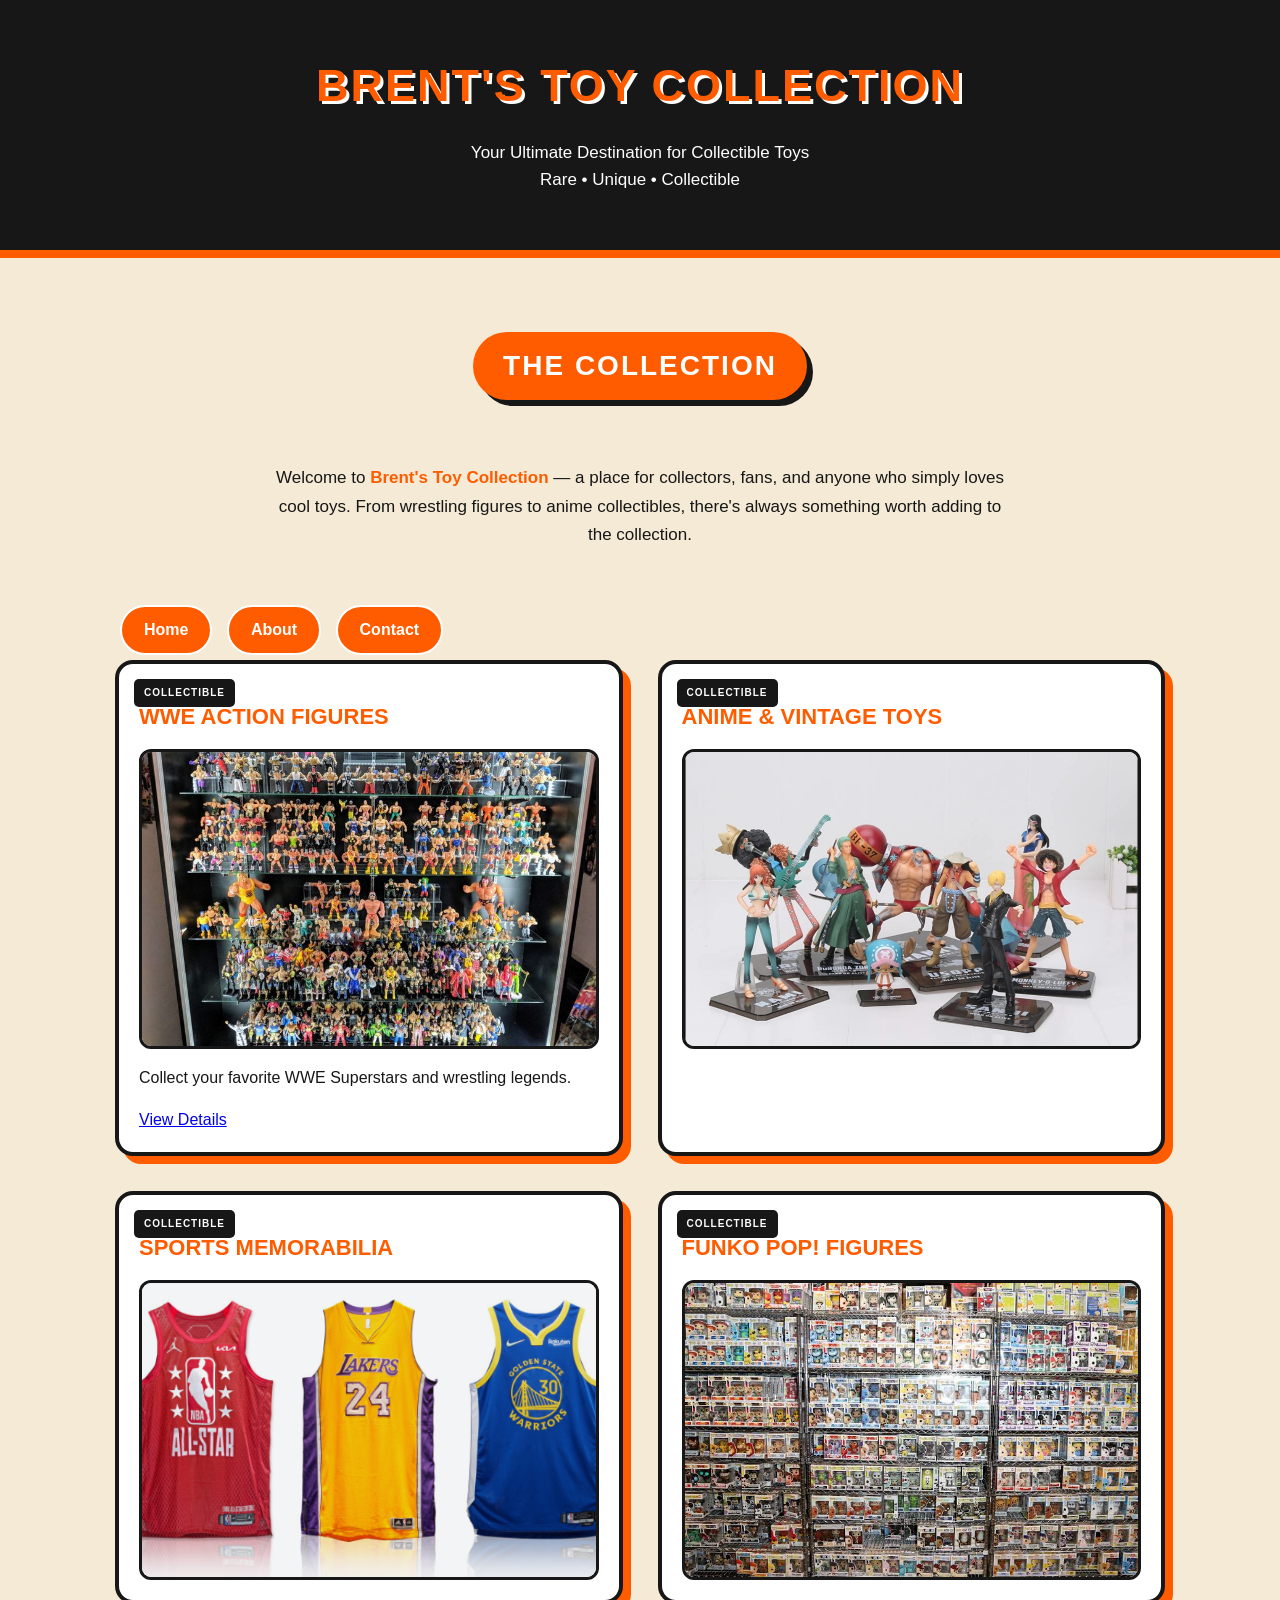
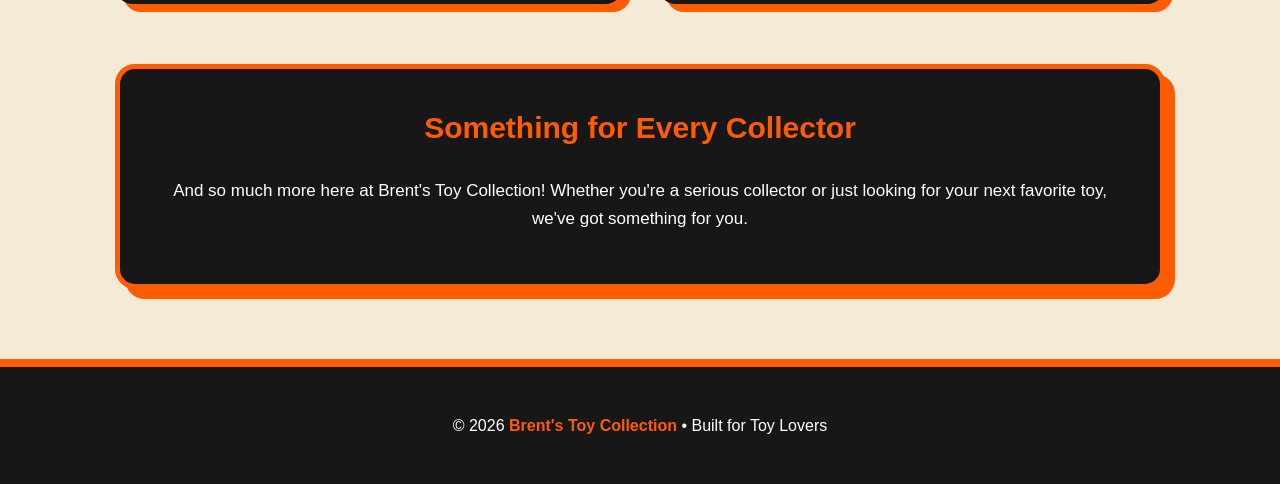
==== index.html @ 2e9368e5 "changed nav links" ====
<!DOCTYPE html>
<html lang="en">

<head>
    <meta charset="UTF-8">
    <meta name="viewport"
          content="width=device-width, initial-scale=1.0">

    <title>Brent's Toy Collection</title>

    <link rel="stylesheet" href="style.css">
</head>


<body>
    <!--HEADER-->
    <header>
        <h1>Brent's Toy Collection</h1>
        <p>
            Your Ultimate Destination for Collectible Toys
            <br>
            Rare • Unique • Collectible
        </p>
    </header>


    <!--MAIN-->
    <main>
        <div class="section-title">
            <h2> The Collection </h2>
        </div>

        <p class="intro">
            Welcome to <span class="highlight">Brent's Toy Collection</span> —
            a place for collectors, fans, and anyone who simply loves cool toys.
            From wrestling figures to anime collectibles, there's always
            something worth adding to the collection.
        </p>

        <!-- NAVIGATION LINKS-->
       <nav>
            <ul>
                <li>
                    <a href="index.html">Home</a>
                </li>
                <li>
                    <a href="about.html">About</a>
                </li>
                <li>
                    <a href="contact.html">Contact</a>
                </li>
            </ul>
        </nav>

        <!-- TOY GRID FOR COLLECTIBLES -->
        <section class="toy-grid">

            <!-- WWE -->
            <div class="toy-card">
                <h3>WWE Action Figures</h3>
                <img src="wweactionfigures.jpg"
                alt="WWE action figures">

                <p>
                Collect your favorite WWE Superstars
                and wrestling legends.
                </p>

                <a href="products/wwe-action-figures.html">
                    View Details
                </a>

            </div>

            <!-- ANIME -->
            <div class="toy-card">
                <h3>Anime & Vintage Toys</h3>
                <img src="animecartoontoys.jpg"
                     alt="Anime, cartoon and vintage toys">
            </div>

            <!-- SPORTS -->
            <div class="toy-card">
                <h3>Sports Memorabilia</h3>
                <img src="sportsmemorabilia.png"
                     alt="Sports memorabilia">
            </div>

            <!-- FUNKO POP FIGURES -->
            <div class="toy-card">
                <h3>Funko Pop! Figures</h3>
                <img src="funkopopfigures.jpg"
                     alt="Funko Pop figures">
            </div>

        </section>

        <!-- BOTTOM MESSAGE -->
        <div class="bottom-message">
            <h2> Something for Every Collector</h2>
            <p>
                And so much more here at Brent's Toy Collection!
                Whether you're a serious collector or just looking
                for your next favorite toy, we've got something for you.
            </p>

        </div>
    </main>

    <!--FOOTER-->
    <footer>
        <p>
            © 2026 <span>Brent's Toy Collection</span>
            • Built for Toy Lovers
        </p>
    </footer>
</body>
</html>
---- style.css ----
/* VARIABLES*/

:root {
    --brand: #ff5c00;
    --brand-orange: #ff5c00;

    --dark-ink: #171717;
    --muted-grey: #666666;
    --light-background: #f4ead5;

    --white: #ffffff;
    --light-cream: #fffaf2;
    --light-orange: #fff1e6;

    /* Used for transparent orange effects */
    --brand-orange-rgb: 255, 92, 0;
}

/* BASE STYLES */

* {
    box-sizing: border-box;
}
html {
    scroll-behavior: smooth;
}
body {
    font-family: Arial, Helvetica, sans-serif;
    margin: 0;
    padding: 0;
    background-color: var(--light-background);
    color: var(--dark-ink);
    line-height: 1.6;
}

/* HEADER */

header {
    background-color: var(--dark-ink);
    color: var(--white);
    text-align: center;
    padding: 40px 20px;
    border-bottom: 8px solid var(--brand-orange);
    position: relative;
    overflow: hidden;
}
header h1 {
    color: var(--brand-orange);
    font-size: 45px;
    margin: 10px 0;
    text-transform: uppercase;
    letter-spacing: 2px;
    text-shadow:
        3px 3px 0 var(--white),
        6px 6px 0 var(--dark-ink);

    transition: 0.3s;
    cursor: pointer;
}
header h1:hover {
    transform: scale(1.03);

    text-shadow:
        3px 3px 0 var(--white),
        6px 6px 0 var(--dark-ink),
        0 0 25px var(--brand-orange);
}
header p {
    font-size: 17px;
    color: var(--white);
}


/* NAVIGATION */

nav {
    margin-top: 25px;
}
nav ul {
    list-style: none;
    padding: 0;
    margin: 0;
}
nav li {
    display: inline-block;
}
nav a {
    display: inline-block;
    background-color: var(--brand-orange);
    color: var(--white);
    text-decoration: none;
    padding: 10px 22px;
    margin: 5px;
    border-radius: 25px;
    border: 2px solid var(--white);
    font-weight: bold;
    transition: 0.3s;
}
nav a:hover {
    background-color: var(--white);
    color: var(--brand-orange);
    border-color: var(--brand-orange);
    transform: translateY(-4px);
    box-shadow:
        0 0 10px var(--brand-orange),
        0 0 20px var(--brand-orange);
}


/* MAIN LAYOUT */

main {
    max-width: 1100px;
    margin: 50px auto;
    padding: 0 25px;
}


/* HOME PAGE / INDEX */

.intro {
    text-align: center;
    max-width: 750px;
    margin: 0 auto 50px;
    font-size: 17px;
    line-height: 1.7;
}
.highlight {
    color: var(--brand-orange);
    font-weight: bold;
}

/* SECTION TITLE */

.section-title {
    text-align: center;
    margin-bottom: 40px;
}
.section-title h2 {
    display: inline-block;

    background-color: var(--brand-orange);
    color: var(--white);
    padding: 12px 30px;
    border-radius: 50px;
    font-size: 28px;
    text-transform: uppercase;
    letter-spacing: 2px;
    box-shadow: 6px 6px 0 var(--dark-ink);
    transition: 0.3s;
}
.section-title h2:hover {
    transform: translateY(-5px);
    box-shadow:
        8px 10px 0 var(--dark-ink);
}

/* TOY / PRODUCT GRID */

.toy-grid,
.product-grid {
    display: grid;
    grid-template-columns: repeat(2, 1fr);
    gap: 35px;
}

/* TOY CARD */

.toy-card,
.product-card {
    background-color: var(--white);
    padding: 20px;
    border-radius: 18px;
    border: 4px solid var(--dark-ink);
    box-shadow: 8px 8px 0 var(--brand);
    transition: 0.35s;
    position: relative;
}
.toy-card:hover,
.product-card:hover {
    transform: translateY(-10px) rotate(-1deg);
    box-shadow:
        12px 15px 0 var(--brand),
        0 15px 30px rgba(0, 0, 0, 0.2);
}

/* COLLECTIBLE BADGE */

.toy-card::before,
.product-card::before {
    content: "COLLECTIBLE";
    position: absolute;
    top: 15px;
    left: 15px;
    background-color: var(--dark-ink);
    color: var(--white);
    padding: 6px 10px;
    font-size: 10px;
    font-weight: bold;
    border-radius: 5px;
    letter-spacing: 1px;
    z-index: 2;
}

/* CARD HOVER */

.toy-card:hover,
.product-card:hover {
    transform: translateY(-10px) rotate(-1deg);
    box-shadow:
        12px 15px 0 var(--brand-orange),
        0 15px 30px rgba(0, 0, 0, 0.2);
}

/* TOY / PRODUCT TITLES */

.toy-card h3,
.product-card h3 {
    color: var(--brand-orange);
    font-size: 22px;
    margin: 15px 0;
    text-transform: uppercase;
    transition: 0.3s;
}
.toy-card:hover h3,
.product-card:hover h3 {
    color: var(--dark-ink);
    text-shadow:
        0 0 5px var(--brand-orange),
        0 0 10px var(--brand-orange);
}

/* TOY / PRODUCT IMAGES */

.toy-card img,
.product-card img {
    width: 100%;
    height: 300px;
    object-fit: cover;
    border-radius: 12px;
    border: 3px solid var(--dark-ink);
    display: block;
    transition: 0.4s;
}
.toy-card:hover img,
.product-card:hover img {
    transform: scale(1.03);
    border-color: var(--brand-orange);
    box-shadow:
        0 0 10px var(--brand-orange),
        0 0 20px rgba(var(--brand-orange-rgb), 0.5);
}

/* BOTTOM MESSAGE */

.bottom-message {
    margin-top: 60px;
    background-color: var(--dark-ink);
    color: var(--white);
    padding: 35px;
    text-align: center;
    border-radius: 20px;
    border: 5px solid var(--brand-orange);
    box-shadow: 10px 10px 0 var(--brand-orange);
}
.bottom-message h2 {
    color: var(--brand-orange);
    font-size: 30px;
    margin-top: 0;
}
.bottom-message p {
    font-size: 17px;
}

/* ABOUT PAGE */

.about-card {
    display: flex;
    align-items: center;
    gap: 45px;
    background-color: var(--white);
    padding: 35px;
    border: 4px solid var(--dark-ink);
    border-radius: 20px;
    box-shadow: 10px 10px 0 var(--brand-orange);
    transition: 0.3s;
}
.about-card:hover {
    box-shadow:
        14px 16px 0 var(--brand-orange),
        0 15px 30px rgba(0, 0, 0, 0.2);
}

/* LEFT SIDE */
.profile {
    text-align: center;
    width: 350px;
    flex-shrink: 0;
}
.profile h2 {
    color: var(--brand-orange);
    font-size: 30px;
    margin-bottom: 20px;
    transition: 0.3s;
    cursor: pointer;
}
.profile h2:hover {
    color: var(--dark-ink);
    text-shadow:
        0 0 5px var(--brand-orange),
        0 0 15px var(--brand-orange);
    transform: scale(1.05);
}
.profile img {
    width: 300px;
    height: 300px;
    object-fit: cover;
    border: 5px solid var(--dark-ink);
    border-radius: 15px;
    transition: 0.4s;
}
.profile img:hover {
    transform: scale(1.05);
    border-color: var(--brand-orange);
    box-shadow:
        0 0 15px var(--brand-orange),
        0 0 30px rgba(var(--brand-orange-rgb), 0.5);
}

/* RIGHT SIDE */

.information {
    flex: 1;
    border-left: 5px solid var(--brand-orange);
    padding-left: 30px;
}
.information h2 {
    font-size: 30px;

    margin-top: 0;
}
.information p {
    line-height: 1.7;

    text-align: justify;
}
.details {
    background-color: var(--dark-ink);
    color: var(--white);
    padding: 18px;
    border-radius: 12px;
    margin-bottom: 20px;
}
.details strong {
    color: var(--brand-orange);
}

/* CONTACT PAGE */

.contact-card {
    background-color: var(--white);
    padding: 40px;
    border-radius: 20px;
    border: 4px solid var(--dark-ink);
    box-shadow: 10px 10px 0 var(--brand-orange);
    transition: 0.3s;
}
.contact-card:hover {
    box-shadow:
        14px 16px 0 var(--brand-orange),
        0 15px 30px rgba(0, 0, 0, 0.2);
}
.contact-card h2 {
    color: var(--brand-orange);
    text-align: center;
    font-size: 34px;
    text-transform: uppercase;
    margin-top: 0;
    transition: 0.3s;
}
.contact-card h2:hover {
    text-shadow:
        0 0 5px var(--brand-orange),
        0 0 15px var(--brand-orange),
        0 0 25px var(--brand-orange);
}
.contact-intro {
    text-align: center;
    margin-bottom: 30px;
}

/* CONTACT FIELDSET */

fieldset {
    border: 2px solid var(--dark-ink);
    border-radius: 14px;
    padding: 25px;
    margin-bottom: 25px;
    background-color: var(--white);
}
legend {
    color: var(--brand);
    font-size: 22px;
    font-weight: bold;
    padding: 0 10px;
}

/* CONTACT FORM */

label {
    display: block;
    margin-top: 18px;
    margin-bottom: 6px;
    font-weight: bold;
    color: var(--dark-ink);
}

input,
select,
textarea {
    width: 100%;
    padding: 12px 14px;
    margin-top: 6px;
    margin-bottom: 15px;
    border: 2px solid var(--muted-grey);
    border-radius: 8px;
    font-family: inherit;
    font-size: 16px;
    color: var(--dark-ink);
    background-color: var(--white);
}

input:focus,
select:focus,
textarea:focus {
    outline: 3px solid var(--brand);
    outline-offset: 2px;
}

textarea {
    min-height: 160px;
    resize: vertical;
}

/* CONTACT INFORMATION */

.contact-info {
    margin-top: 45px;
}
.contact-info h3 {
    color: var(--brand-orange);
    text-align: center;
    font-size: 25px;
    text-transform: uppercase;
    margin-bottom: 20px;
}


/* THREE BOXES */

.contact-grid {
    display: grid;
    grid-template-columns: repeat(3, 1fr);
    gap: 15px;
}


/* INDIVIDUAL BOX */

.contact-box {
    background-color: var(--dark-ink);
    color: var(--white);
    padding: 18px 10px;
    text-align: center;
    border: 3px solid var(--brand-orange);
    border-radius: 12px;
    box-shadow: 4px 4px 0 var(--brand-orange);
    transition: 0.3s;
}
.contact-box:hover {
    transform: translateY(-6px);
    box-shadow:
        0 0 10px var(--brand-orange),
        0 0 20px var(--brand-orange),
        6px 6px 0 var(--brand-orange);
}
.contact-box h4 {
    color: var(--brand-orange);
    margin: 5px 0 8px;
    font-size: 16px;
    transition: 0.3s;
}
.contact-box:hover h4 {
    text-shadow:
        0 0 5px var(--brand-orange),
        0 0 10px var(--brand-orange);
}
.contact-box p {
    font-size: 12px;
    margin: 5px 0;
    line-height: 1.4;
}

/* SEND MESSAGE BUTTON */

.button-container {
    text-align: center;
    margin-top: 30px;
}
button,
input[type="submit"] {
    background-color: var(--brand);
    color: var(--white);
    padding: 12px 24px;
    border: none;
    border-radius: 8px;
    font-size: 16px;
    font-weight: bold;
    cursor: pointer;
    transition: transform 0.2s ease, box-shadow 0.2s ease;
}

button:hover,
input[type="submit"]:hover {
    transform: translateY(-2px);
    box-shadow: 4px 4px 0 var(--dark-ink);
}

/* WWE ACTION FIGURES PRODUCT PAGE */

.product-page {
    background-color: var(--white);
    padding: 40px;
    border-radius: 20px;
    border: 4px solid var(--dark-ink);
    box-shadow: 10px 10px 0 var(--brand-orange);
    transition: 0.3s;
}
.product-page:hover {
    box-shadow:
        14px 16px 0 var(--brand-orange),
        0 15px 30px rgba(0, 0, 0, 0.2);
}


/* PRODUCT TITLE */

.product-page h2 {
    color: var(--brand-orange);
    text-align: center;
    font-size: 38px;
    text-transform: uppercase;
    margin-top: 0;
    transition: 0.3s;
    cursor: pointer;
}
.product-page h2:hover {
    transform: scale(1.03);
    text-shadow:
        0 0 5px var(--brand-orange),
        0 0 15px var(--brand-orange),
        0 0 25px var(--brand-orange);
}


/* PRODUCT IMAGE */

.product-image {
    text-align: center;
    margin: 30px 0;
}
.product-image img {
    width: 700px;
    max-width: 100%;
    height: 450px;
    object-fit: cover;
    border: 5px solid var(--dark-ink);
    border-radius: 15px;
    transition: 0.4s;
}
.product-image img:hover {
    transform: scale(1.03);
    border-color: var(--brand-orange);
    box-shadow:
        0 0 15px var(--brand-orange),
        0 0 30px rgba(var(--brand-orange-rgb), 0.5);
}

/* DESCRIPTION */

.description {
    line-height: 1.8;
    text-align: justify;
    font-size: 17px;
}
.description h3 {
    color: var(--brand-orange);
    font-size: 28px;
}

/* SPECIFICATIONS */

.specifications {
    margin-top: 30px;
    max-width: 500px;
    margin-left: auto;
    margin-right: auto;
}
.specifications h3 {
    color: var(--brand-orange);
    font-size: 22px;
    margin-bottom: 15px;
}
.specifications table {
    width: 100%;
    border-collapse: collapse;
    font-size: 12px;
}
.specifications th,
.specifications td {
    border: 1px solid var(--dark-ink);
    padding: 8px;
    text-align: left;
}
.specifications th {
    background-color: var(--dark-ink);
    color: var(--brand-orange);
    width: 30%;
}
.specifications tr:hover td {
    background-color: var(--light-orange);
}


/* FEATURED WWE FIGURES */

.featured {
    margin-top: 50px;
}
.featured h3 {
    color: var(--brand-orange);
    font-size: 28px;
    text-align: center;
    text-transform: uppercase;
    margin-bottom: 30px;
    text-shadow:
        1px 1px 0 var(--dark-ink);
}

/* FIGURE GRID */

.figure-grid {
    display: grid;
    grid-template-columns: repeat(3, 1fr);
    gap: 25px;
    margin-top: 20px;
}


/* FIGURE CARDS */

.figure-card {
    background-color: var(--dark-ink);
    border: 3px solid var(--brand-orange);
    border-radius: 15px;
    padding: 15px;
    text-align: center;
    transition: 0.4s;
    box-shadow: 5px 5px 0 var(--brand-orange);
}

.figure-card:hover {
    transform: translateY(-8px) scale(1.03);
    box-shadow:
        0 0 10px var(--brand-orange),
        0 0 20px var(--brand-orange),
        8px 8px 0 var(--brand-orange);
}


/* FIGURE IMAGE */

.figure-card img {
    width: 100%;
    height: 220px;
    object-fit: contain;
    background-color: var(--white);
    border: 3px solid var(--white);
    border-radius: 10px;
    transition: 0.4s;
}
.figure-card:hover img {
    border-color: var(--brand-orange);
    box-shadow:
        0 0 10px var(--brand-orange);
}


/* FIGURE NAME */

.figure-card h4 {
    color: var(--brand-orange);
    font-size: 16px;
    margin: 15px 0 5px;
    transition: 0.3s;
}
.figure-card:hover h4 {
    text-shadow:
        0 0 5px var(--brand-orange),
        0 0 10px var(--brand-orange),
        0 0 15px var(--brand-orange);
}


/* FIGURE DESCRIPTION */

.figure-card p {
    color: var(--white);
    font-size: 12px;
    margin: 5px 0;
}

/* BACK BUTTON */

.back-button {
    text-align: center;
    margin-top: 40px;
}
.back-button a {
    display: inline-block;
    background-color: var(--brand-orange);
    color: var(--white);
    text-decoration: none;
    padding: 12px 25px;
    border-radius: 25px;
    border: 2px solid var(--dark-ink);
    font-weight: bold;
    transition: 0.3s;
}
.back-button a:hover {
    background-color: var(--dark-ink);
    color: var(--brand-orange);
    border-color: var(--brand-orange);
    transform: translateY(-4px);
    box-shadow:
        0 0 10px var(--brand-orange),
        0 0 20px var(--brand-orange);
}

/* ORDER ENQUIRY FORM */

.order-section {
    margin-top: 50px;
    padding-top: 35px;
    border-top: 4px solid var(--brand-orange);
}
.order-section h2 {
    color: var(--brand-orange);
    font-size: 30px;
    text-transform: uppercase;
    margin-bottom: 10px;
    transition: 0.3s;
}
.order-section h2:hover {
    text-shadow:
        0 0 5px var(--brand-orange),
        0 0 15px var(--brand-orange),
        0 0 25px var(--brand-orange);
}
.order-section > p {
    margin-bottom: 25px;
}

/* ORDER FORM */

.order-form {
    text-align: left;
    max-width: 700px;
    margin: auto;
}


/* FIELDSET */

.order-form fieldset {
    border: 3px solid var(--dark-ink);
    border-radius: 15px;
    padding: 25px;
    margin-bottom: 25px;
    background-color: var(--light-cream);
}

.order-form legend {
    background-color: var(--dark-ink);
    color: var(--brand-orange);
    padding: 7px 18px;
    border-radius: 20px;
    font-weight: bold;
    text-transform: uppercase;
}

/* LABELS */

.order-form label {
    display: block;
    margin-top: 15px;
    margin-bottom: 6px;
    font-weight: bold;
}

/* NUMBER AND EMAIL */

.order-form input[type="number"],
.order-form input[type="email"] {
    width: 100%;
    padding: 12px;
    border: 2px solid var(--dark-ink);
    border-radius: 8px;
    font-size: 15px;
    transition: 0.3s;
}
.order-form input[type="number"]:focus,
.order-form input[type="email"]:focus {
    outline: 3px solid var(--brand);
    outline-offset: 2px;
    border-color: var(--brand);
    box-shadow:
        0 0 5px var(--brand),
        0 0 12px rgba(var(--brand-orange-rgb), 0.4);
}

/* RADIO BUTTONS */

.delivery-option {
    display: flex;
    align-items: center;
    gap: 8px;
    margin: 12px 0;
}

.delivery-option input[type="radio"] {
    width: auto;
    padding: 0;
    margin: 0;
    flex-shrink: 0;
    accent-color: var(--brand-orange);
}

.delivery-option label {
    display: inline;
    margin: 0;
    padding: 0;
    font-weight: bold;
    color: var(--dark-ink);
}


/* CHECKBOXES */

.extra-option {
    display: flex;
    align-items: center;
    gap: 8px;
    margin: 12px 0;
}

.extra-option input[type="checkbox"] {
    width: auto;
    padding: 0;
    margin: 0;
    flex-shrink: 0;
    accent-color: var(--brand-orange);
}

.extra-option label {
    display: inline;
    margin: 0;
    padding: 0;
    font-weight: bold;
    color: var(--dark-ink);
}

/* ORDER BUTTON */

.order-button {
    text-align: center;
    margin-top: 25px;
}
.order-button button {
    background-color: var(--brand-orange);
    color: var(--white);
    border: 3px solid var(--dark-ink);
    padding: 12px 30px;
    border-radius: 25px;
    font-size: 16px;
    font-weight: bold;
    cursor: pointer;
    transition: 0.3s;
}
.order-button button:hover {
    background-color: var(--dark-ink);
    color: var(--brand-orange);
    border-color: var(--brand-orange);
    transform: translateY(-4px);
    box-shadow:
        0 0 10px var(--brand-orange),
        0 0 20px var(--brand-orange);
}
.order-button button:focus {
    outline: 3px solid var(--brand);
    outline-offset: 4px;
}


/* FOOTER */

footer {
    margin-top: 70px;
    background-color: var(--dark-ink);
    color: var(--white);
    text-align: center;
    padding: 30px;
    border-top: 8px solid var(--brand-orange);
}
footer span {
    color: var(--brand-orange);
    font-weight: bold;
}
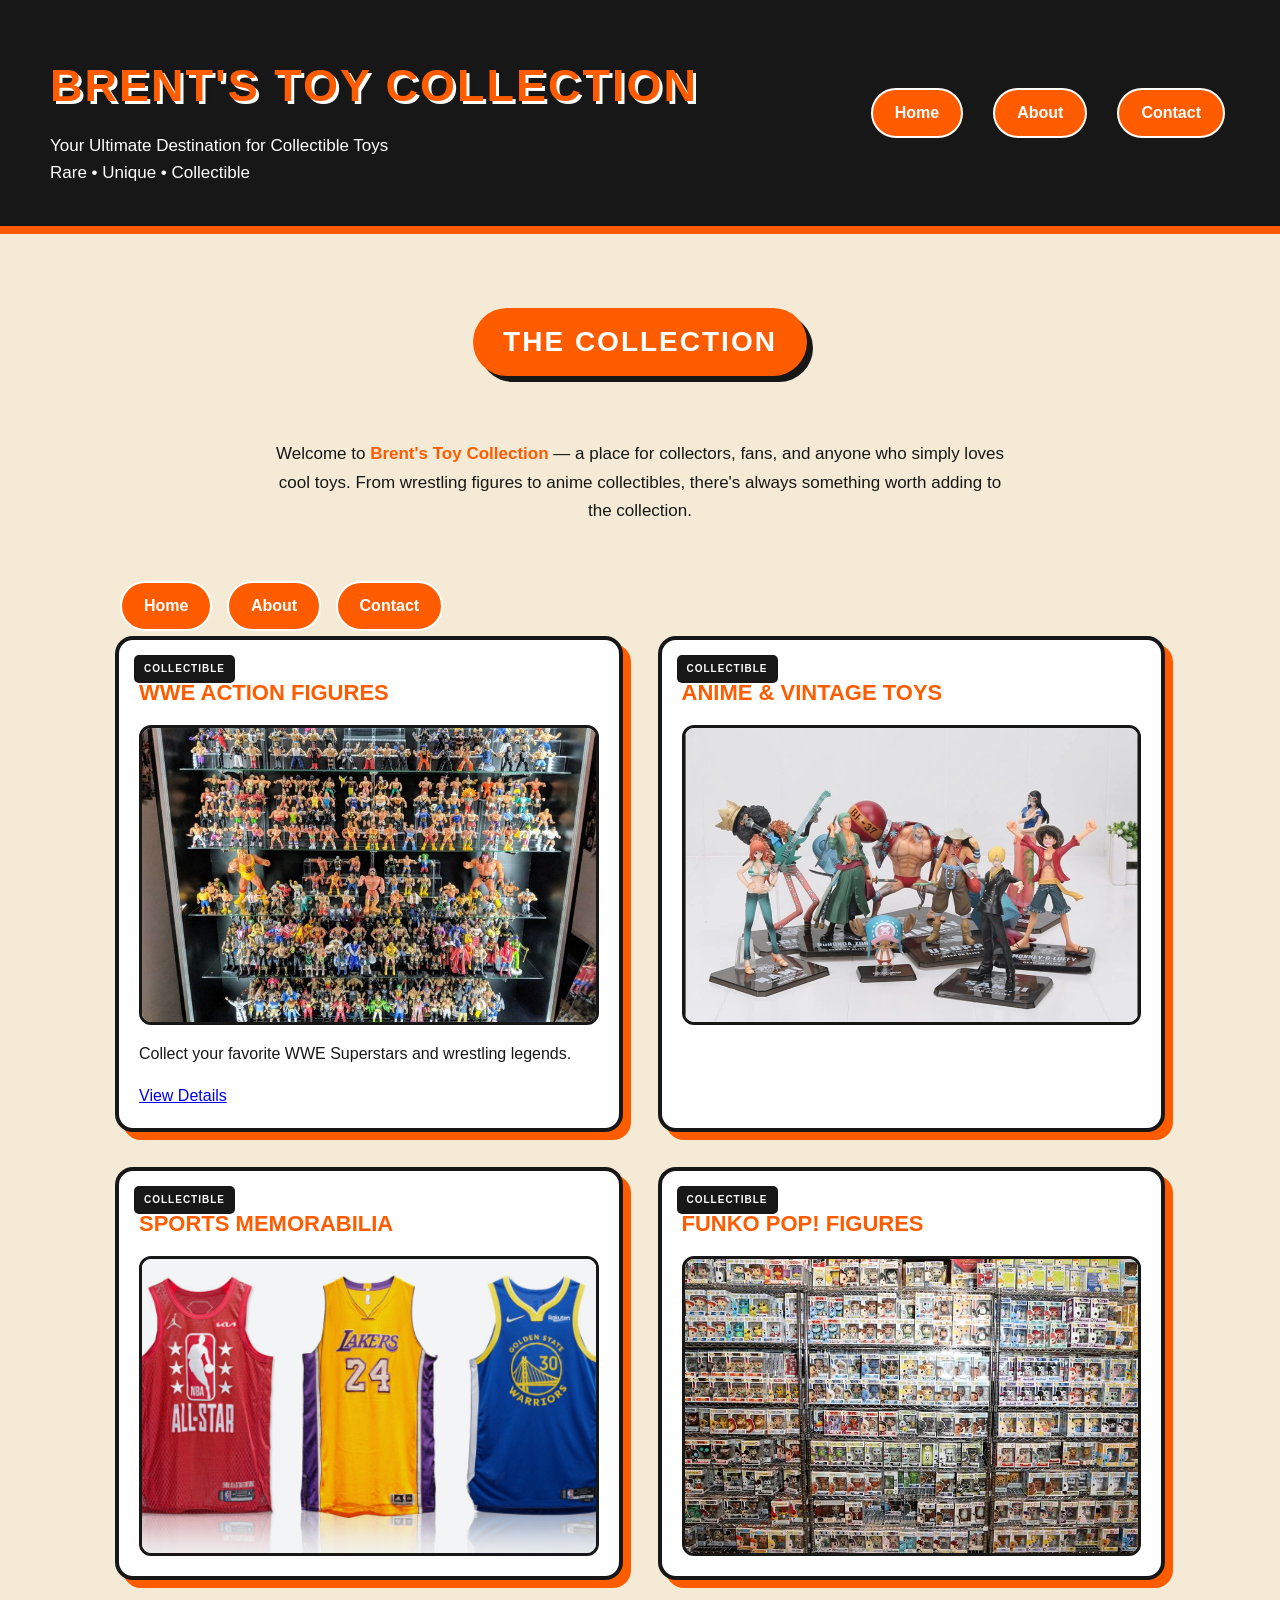
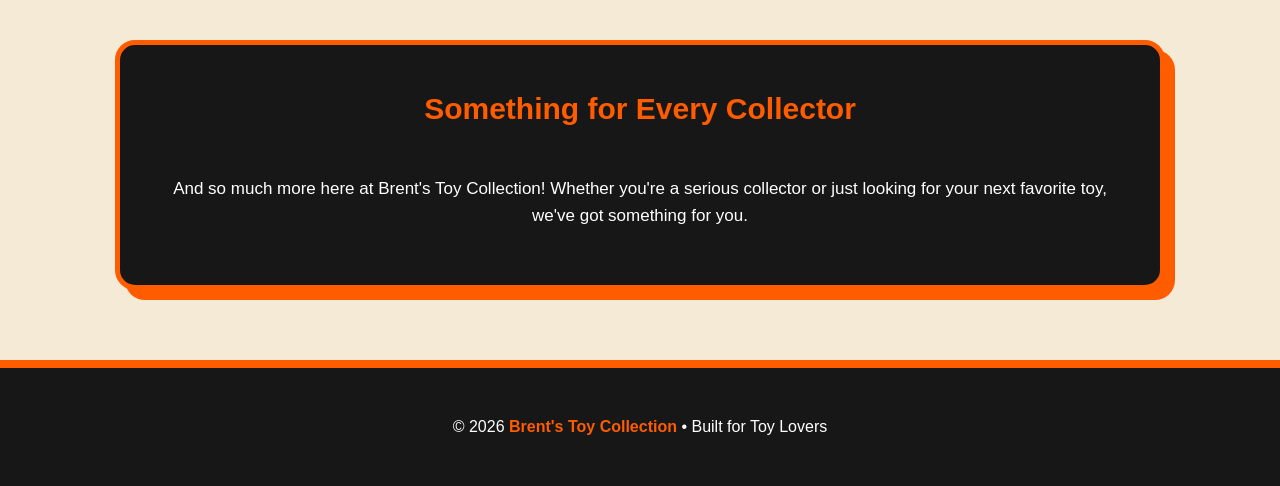
==== commit eeb12c77: "changed the header" ====
--- a/index.html
+++ b/index.html
@@ -14,13 +14,29 @@
 
 <body>
     <!--HEADER-->
-    <header>
-        <h1>Brent's Toy Collection</h1>
-        <p>
-            Your Ultimate Destination for Collectible Toys
+    <header class="site-header">
+        <div class="header-brand">
+            <h1>Brent's Toy Collection</h1>
+            <p>
+                 Your Ultimate Destination for Collectible Toys
             <br>
-            Rare • Unique • Collectible
-        </p>
+                    Rare • Unique • Collectible
+            </p>
+        </div>
+
+        <nav>
+            <ul>
+                <li>
+                    <a href="index.html">Home</a>
+                </li>
+                <li>
+                    <a href="about.html">About</a>
+                </li>
+                <li>
+                    <a href="contact.html">Contact</a>
+                </li>
+            </ul>
+        </nav>
     </header>
 
 
--- a/style.css
+++ b/style.css
@@ -35,17 +35,25 @@
 
 /* HEADER */
 
-header {
-    background-color: var(--dark-ink);
-    color: var(--white);
-    text-align: center;
-    padding: 40px 20px;
-    border-bottom: 8px solid var(--brand-orange);
+.site-header {
+    display: flex;
+    justify-content: space-between;
+    align-items: center;
+    background-color: var(--dark-ink);
+    color: var(--white);
+    padding: 40px 50px;
+    border-bottom: 8px solid var(--brand);
     position: relative;
     overflow: hidden;
 }
-header h1 {
-    color: var(--brand-orange);
+
+/* SHOP NAME */
+
+.header-brand {
+    text-align: left;
+}
+.site-header h1 {
+    color: var(--brand);
     font-size: 45px;
     margin: 10px 0;
     text-transform: uppercase;
@@ -53,23 +61,58 @@
     text-shadow:
         3px 3px 0 var(--white),
         6px 6px 0 var(--dark-ink);
-
     transition: 0.3s;
     cursor: pointer;
 }
-header h1:hover {
+.site-header h1:hover {
     transform: scale(1.03);
-
     text-shadow:
         3px 3px 0 var(--white),
         6px 6px 0 var(--dark-ink),
-        0 0 25px var(--brand-orange);
-}
-header p {
+        0 0 25px var(--brand);
+}
+.site-header p {
     font-size: 17px;
     color: var(--white);
-}
-
+    margin: 0;
+}
+
+
+/* NAVIGATION */
+
+.site-header nav {
+    margin-top: 0;
+}
+.site-header nav ul {
+    display: flex;
+    gap: 20px;
+    list-style: none;
+    padding: 0;
+    margin: 0;
+}
+.site-header nav li {
+    /* Flexbox controls the layout */
+}
+.site-header nav a {
+    display: block;
+    background-color: var(--brand);
+    color: var(--white);
+    text-decoration: none;
+    padding: 10px 22px;
+    border-radius: 25px;
+    border: 2px solid var(--white);
+    font-weight: bold;
+    transition: 0.3s;
+}
+.site-header nav a:hover {
+    background-color: var(--white);
+    color: var(--brand);
+    border-color: var(--brand);
+    transform: translateY(-4px);
+    box-shadow:
+        0 0 10px var(--brand),
+        0 0 20px var(--brand);
+}
 
 /* NAVIGATION */
 
@@ -254,6 +297,12 @@
 /* BOTTOM MESSAGE */
 
 .bottom-message {
+    min-height: 250px;
+    display: flex;
+    flex-direction: column;
+    justify-content: center;
+    align-items: center;
+
     margin-top: 60px;
     background-color: var(--dark-ink);
     color: var(--white);
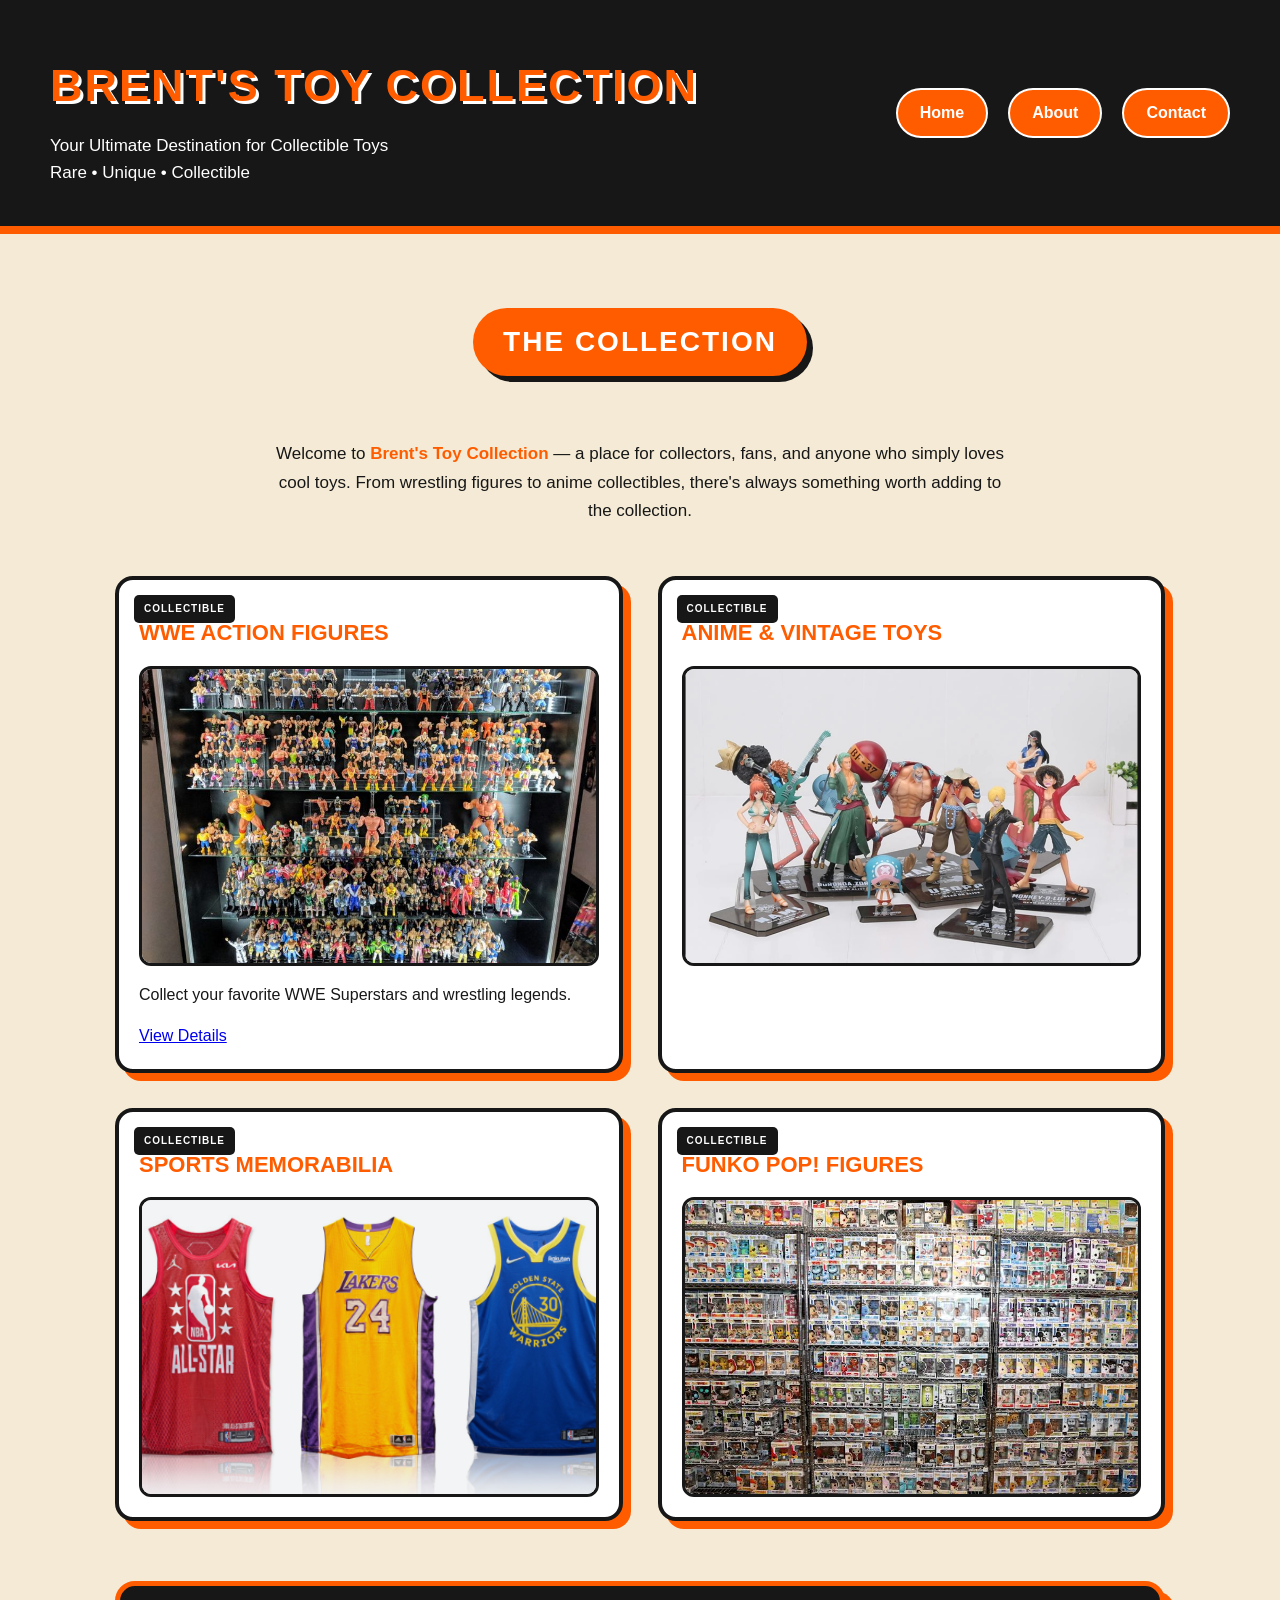
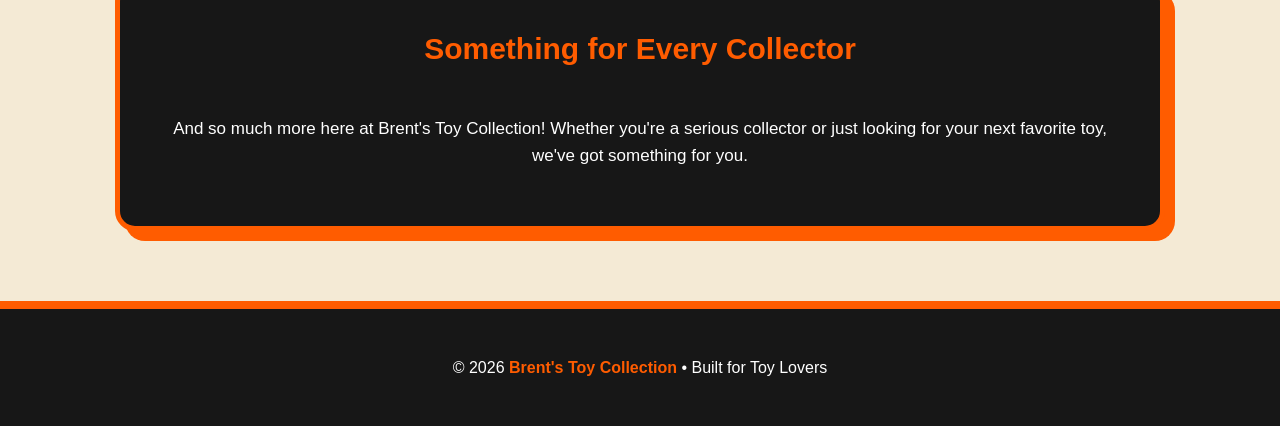
==== commit 9138a563: "Added another Action figure" ====
--- a/index.html
+++ b/index.html
@@ -53,20 +53,6 @@
             something worth adding to the collection.
         </p>
 
-        <!-- NAVIGATION LINKS-->
-       <nav>
-            <ul>
-                <li>
-                    <a href="index.html">Home</a>
-                </li>
-                <li>
-                    <a href="about.html">About</a>
-                </li>
-                <li>
-                    <a href="contact.html">Contact</a>
-                </li>
-            </ul>
-        </nav>
 
         <!-- TOY GRID FOR COLLECTIBLES -->
         <section class="toy-grid">
--- a/style.css
+++ b/style.css
@@ -1,18 +1,15 @@
-/* VARIABLES*/
+/* VARIABLES */
 
 :root {
     --brand: #ff5c00;
     --brand-orange: #ff5c00;
-
     --dark-ink: #171717;
     --muted-grey: #666666;
     --light-background: #f4ead5;
-
     --white: #ffffff;
     --light-cream: #fffaf2;
     --light-orange: #fff1e6;
 
-    /* Used for transparent orange effects */
     --brand-orange-rgb: 255, 92, 0;
 }
 
@@ -77,7 +74,6 @@
     margin: 0;
 }
 
-
 /* NAVIGATION */
 
 .site-header nav {
@@ -90,9 +86,6 @@
     padding: 0;
     margin: 0;
 }
-.site-header nav li {
-    /* Flexbox controls the layout */
-}
 .site-header nav a {
     display: block;
     background-color: var(--brand);
@@ -114,42 +107,6 @@
         0 0 20px var(--brand);
 }
 
-/* NAVIGATION */
-
-nav {
-    margin-top: 25px;
-}
-nav ul {
-    list-style: none;
-    padding: 0;
-    margin: 0;
-}
-nav li {
-    display: inline-block;
-}
-nav a {
-    display: inline-block;
-    background-color: var(--brand-orange);
-    color: var(--white);
-    text-decoration: none;
-    padding: 10px 22px;
-    margin: 5px;
-    border-radius: 25px;
-    border: 2px solid var(--white);
-    font-weight: bold;
-    transition: 0.3s;
-}
-nav a:hover {
-    background-color: var(--white);
-    color: var(--brand-orange);
-    border-color: var(--brand-orange);
-    transform: translateY(-4px);
-    box-shadow:
-        0 0 10px var(--brand-orange),
-        0 0 20px var(--brand-orange);
-}
-
-
 /* MAIN LAYOUT */
 
 main {
@@ -158,7 +115,6 @@
     padding: 0 25px;
 }
 
-
 /* HOME PAGE / INDEX */
 
 .intro {
@@ -181,7 +137,6 @@
 }
 .section-title h2 {
     display: inline-block;
-
     background-color: var(--brand-orange);
     color: var(--white);
     padding: 12px 30px;
@@ -194,20 +149,26 @@
 }
 .section-title h2:hover {
     transform: translateY(-5px);
-    box-shadow:
-        8px 10px 0 var(--dark-ink);
-}
-
-/* TOY / PRODUCT GRID */
-
-.toy-grid,
-.product-grid {
+    box-shadow: 8px 10px 0 var(--dark-ink);
+}
+
+/* TOY GRID */
+
+.toy-grid {
     display: grid;
     grid-template-columns: repeat(2, 1fr);
     gap: 35px;
 }
 
-/* TOY CARD */
+/* PRODUCT GRID */
+
+.product-grid {
+    display: flex;
+    flex-wrap: wrap;
+    gap: 24px;
+}
+
+/* TOY / PRODUCT CARDS */
 
 .toy-card,
 .product-card {
@@ -219,6 +180,15 @@
     transition: 0.35s;
     position: relative;
 }
+
+/* REQUIRED FLEXBOX SIZE */
+
+.product-card {
+    flex: 1 1 240px;
+}
+
+/* CARD HOVER */
+
 .toy-card:hover,
 .product-card:hover {
     transform: translateY(-10px) rotate(-1deg);
@@ -243,16 +213,6 @@
     border-radius: 5px;
     letter-spacing: 1px;
     z-index: 2;
-}
-
-/* CARD HOVER */
-
-.toy-card:hover,
-.product-card:hover {
-    transform: translateY(-10px) rotate(-1deg);
-    box-shadow:
-        12px 15px 0 var(--brand-orange),
-        0 15px 30px rgba(0, 0, 0, 0.2);
 }
 
 /* TOY / PRODUCT TITLES */
@@ -294,6 +254,7 @@
         0 0 20px rgba(var(--brand-orange-rgb), 0.5);
 }
 
+
 /* BOTTOM MESSAGE */
 
 .bottom-message {
@@ -302,7 +263,6 @@
     flex-direction: column;
     justify-content: center;
     align-items: center;
-
     margin-top: 60px;
     background-color: var(--dark-ink);
     color: var(--white);
@@ -341,6 +301,7 @@
 }
 
 /* LEFT SIDE */
+
 .profile {
     text-align: center;
     width: 350px;
@@ -385,12 +346,10 @@
 }
 .information h2 {
     font-size: 30px;
-
     margin-top: 0;
 }
 .information p {
     line-height: 1.7;
-
     text-align: justify;
 }
 .details {
@@ -463,7 +422,6 @@
     font-weight: bold;
     color: var(--dark-ink);
 }
-
 input,
 select,
 textarea {
@@ -478,14 +436,12 @@
     color: var(--dark-ink);
     background-color: var(--white);
 }
-
 input:focus,
 select:focus,
 textarea:focus {
     outline: 3px solid var(--brand);
     outline-offset: 2px;
 }
-
 textarea {
     min-height: 160px;
     resize: vertical;
@@ -503,7 +459,6 @@
     text-transform: uppercase;
     margin-bottom: 20px;
 }
-
 
 /* THREE BOXES */
 
@@ -513,7 +468,6 @@
     gap: 15px;
 }
 
-
 /* INDIVIDUAL BOX */
 
 .contact-box {
@@ -568,7 +522,6 @@
     cursor: pointer;
     transition: transform 0.2s ease, box-shadow 0.2s ease;
 }
-
 button:hover,
 input[type="submit"]:hover {
     transform: translateY(-2px);
@@ -591,7 +544,6 @@
         0 15px 30px rgba(0, 0, 0, 0.2);
 }
 
-
 /* PRODUCT TITLE */
 
 .product-page h2 {
@@ -610,7 +562,6 @@
         0 0 15px var(--brand-orange),
         0 0 25px var(--brand-orange);
 }
-
 
 /* PRODUCT IMAGE */
 
@@ -680,7 +631,6 @@
     background-color: var(--light-orange);
 }
 
-
 /* FEATURED WWE FIGURES */
 
 .featured {
@@ -705,7 +655,6 @@
     margin-top: 20px;
 }
 
-
 /* FIGURE CARDS */
 
 .figure-card {
@@ -717,7 +666,6 @@
     transition: 0.4s;
     box-shadow: 5px 5px 0 var(--brand-orange);
 }
-
 .figure-card:hover {
     transform: translateY(-8px) scale(1.03);
     box-shadow:
@@ -725,7 +673,6 @@
         0 0 20px var(--brand-orange),
         8px 8px 0 var(--brand-orange);
 }
-
 
 /* FIGURE IMAGE */
 
@@ -744,7 +691,6 @@
         0 0 10px var(--brand-orange);
 }
 
-
 /* FIGURE NAME */
 
 .figure-card h4 {
@@ -760,7 +706,6 @@
         0 0 15px var(--brand-orange);
 }
 
-
 /* FIGURE DESCRIPTION */
 
 .figure-card p {
@@ -827,7 +772,6 @@
     max-width: 700px;
     margin: auto;
 }
-
 
 /* FIELDSET */
 
@@ -838,7 +782,6 @@
     margin-bottom: 25px;
     background-color: var(--light-cream);
 }
-
 .order-form legend {
     background-color: var(--dark-ink);
     color: var(--brand-orange);
@@ -886,7 +829,6 @@
     gap: 8px;
     margin: 12px 0;
 }
-
 .delivery-option input[type="radio"] {
     width: auto;
     padding: 0;
@@ -894,7 +836,6 @@
     flex-shrink: 0;
     accent-color: var(--brand-orange);
 }
-
 .delivery-option label {
     display: inline;
     margin: 0;
@@ -902,7 +843,6 @@
     font-weight: bold;
     color: var(--dark-ink);
 }
-
 
 /* CHECKBOXES */
 
@@ -912,7 +852,6 @@
     gap: 8px;
     margin: 12px 0;
 }
-
 .extra-option input[type="checkbox"] {
     width: auto;
     padding: 0;
@@ -920,7 +859,6 @@
     flex-shrink: 0;
     accent-color: var(--brand-orange);
 }
-
 .extra-option label {
     display: inline;
     margin: 0;
@@ -960,7 +898,6 @@
     outline-offset: 4px;
 }
 
-
 /* FOOTER */
 
 footer {
@@ -974,4 +911,4 @@
 footer span {
     color: var(--brand-orange);
     font-weight: bold;
-}
+}
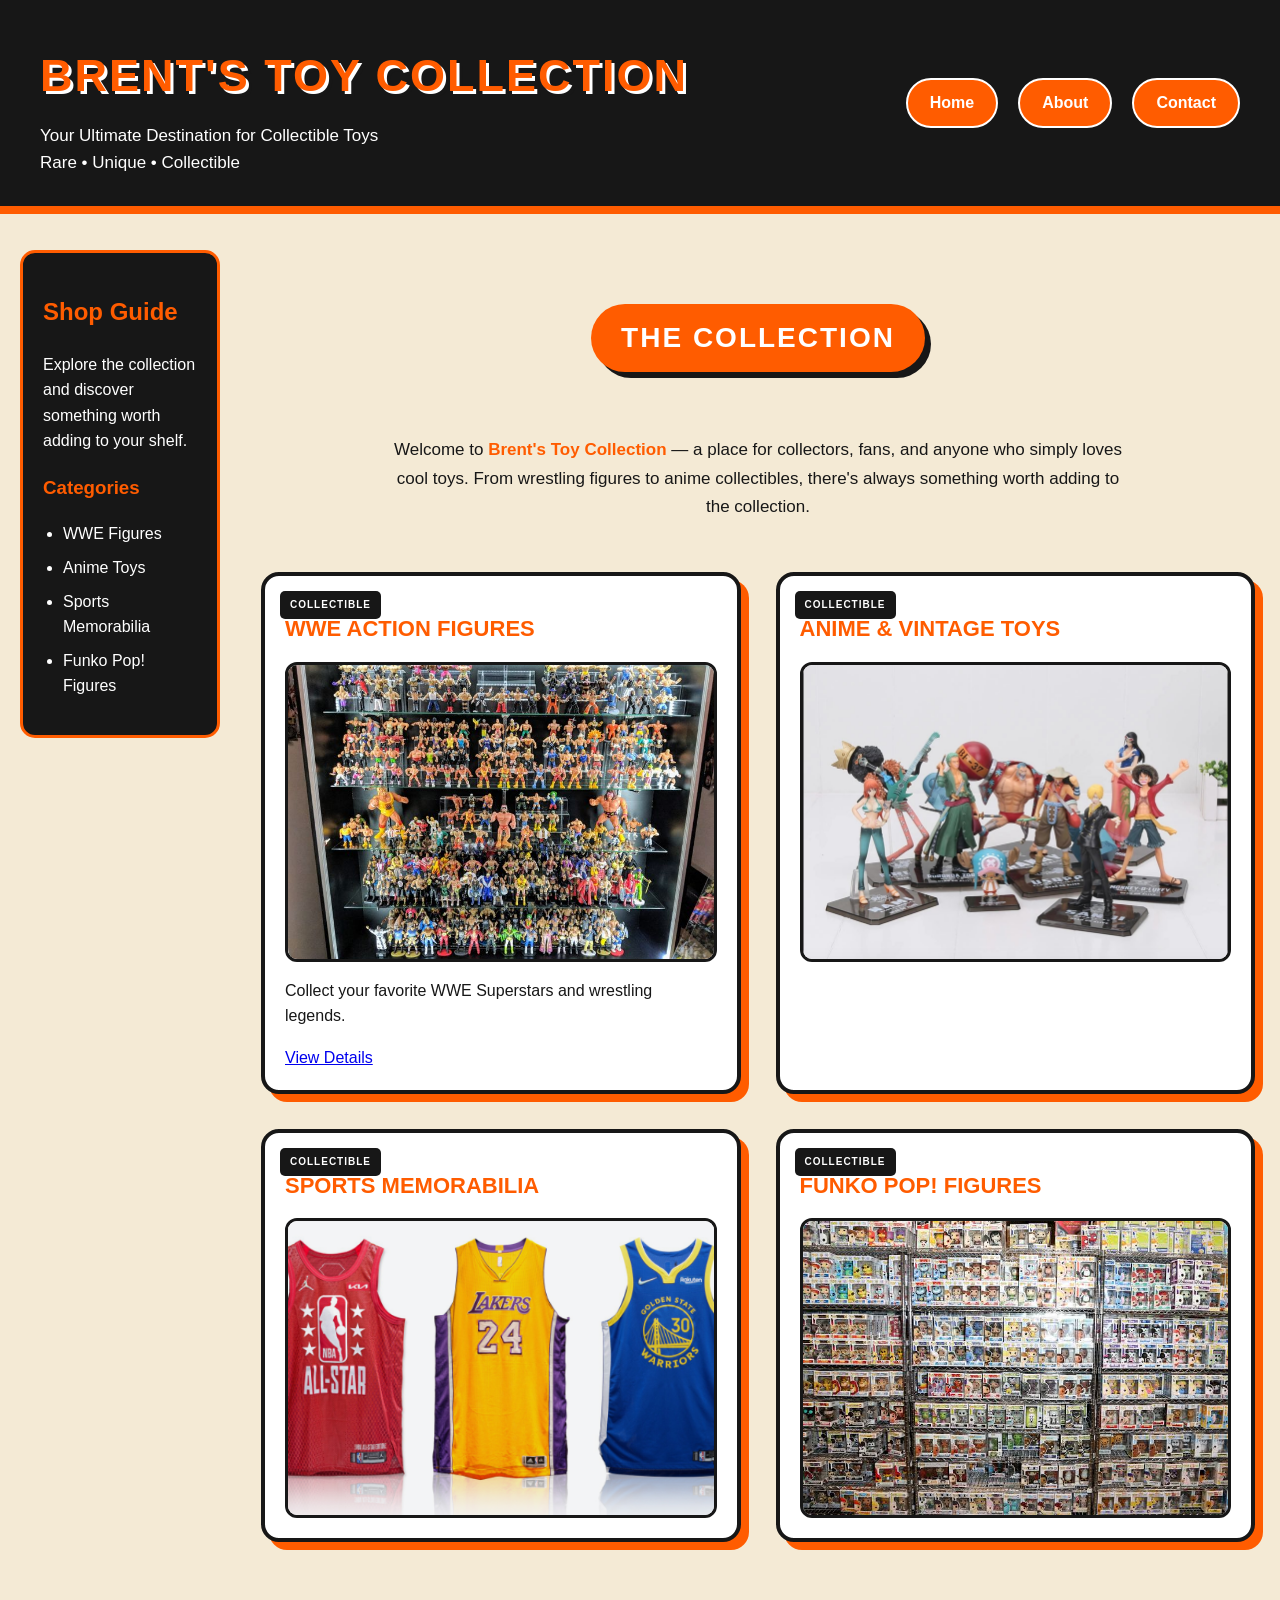
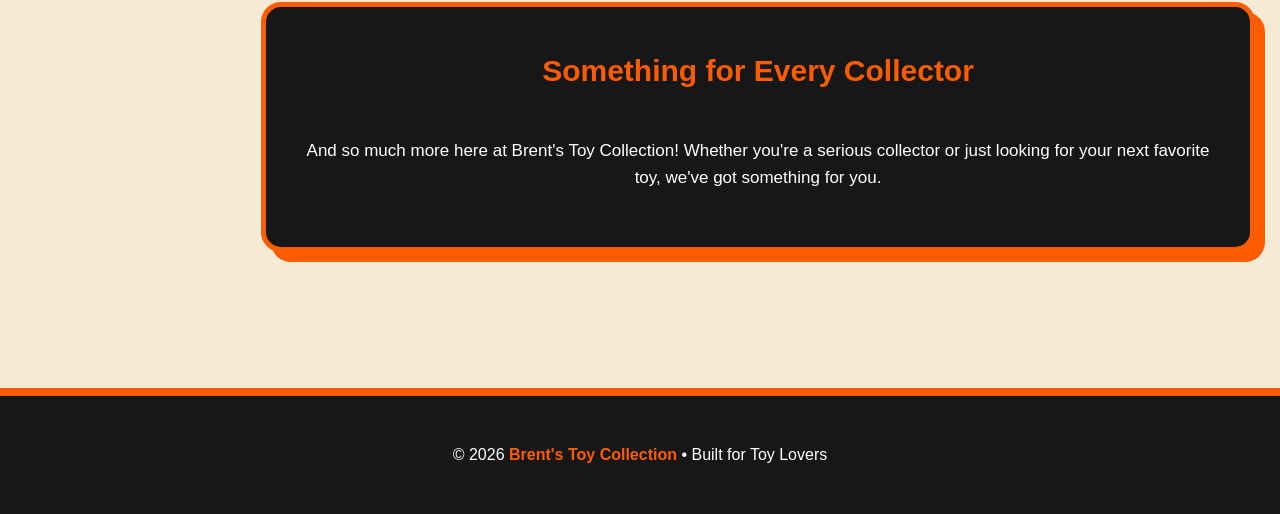
==== commit d68e4b14: "Added Sidebars" ====
--- a/index.html
+++ b/index.html
@@ -39,6 +39,21 @@
         </nav>
     </header>
 
+    <!-- SIDEBAR -->
+    <aside class="shop-sidebar">
+        <h2>Shop Guide</h2>
+        <p>
+            Explore the collection and discover something worth
+            adding to your shelf.
+        </p>
+        <h3>Categories</h3>
+        <ul>
+            <li>WWE Figures</li>
+            <li>Anime Toys</li>
+            <li>Sports Memorabilia</li>
+            <li>Funko Pop! Figures</li>
+        </ul>
+    </aside>
 
     <!--MAIN-->
     <main>
--- a/style.css
+++ b/style.css
@@ -28,6 +28,30 @@
     background-color: var(--light-background);
     color: var(--dark-ink);
     line-height: 1.6;
+
+    /* SEKELETON*/
+    display: grid;
+    grid-template-columns: 220px 1fr;
+    grid-template-areas:
+        "masthead masthead"
+        "side     main"
+        "foot     foot";
+    gap: 16px;
+}
+
+/* PAGE REGIONS */
+
+header {
+    grid-area: masthead;
+}
+aside {
+    grid-area: side;
+}
+main {
+    grid-area: main;
+}
+footer {
+    grid-area: foot;
 }
 
 /* HEADER */
@@ -38,10 +62,34 @@
     align-items: center;
     background-color: var(--dark-ink);
     color: var(--white);
-    padding: 40px 50px;
+    padding: 30px 40px;
     border-bottom: 8px solid var(--brand);
     position: relative;
     overflow: hidden;
+    animation: headerDrop 0.7s ease-out;
+}
+
+/* SIDEBAR */
+
+.shop-sidebar {
+    grid-area: side;
+    background-color: var(--dark-ink);
+    color: var(--white);
+    padding: 20px;
+    border: 3px solid var(--brand-orange);
+    border-radius: 15px;
+    align-self: start;
+    margin: 20px 0 20px 20px;
+}
+.shop-sidebar h2,
+.shop-sidebar h3 {
+    color: var(--brand-orange);
+}
+.shop-sidebar ul {
+    padding-left: 20px;
+}
+.shop-sidebar li {
+    margin-bottom: 8px;
 }
 
 /* SHOP NAME */
@@ -110,6 +158,7 @@
 /* MAIN LAYOUT */
 
 main {
+    grid-area: main;
     max-width: 1100px;
     margin: 50px auto;
     padding: 0 25px;
@@ -155,9 +204,12 @@
 /* TOY GRID */
 
 .toy-grid {
-    display: grid;
-    grid-template-columns: repeat(2, 1fr);
+    display: flex;
+    flex-wrap: wrap;
     gap: 35px;
+}
+.toy-card {
+    flex: 1 1 350px;
 }
 
 /* PRODUCT GRID */
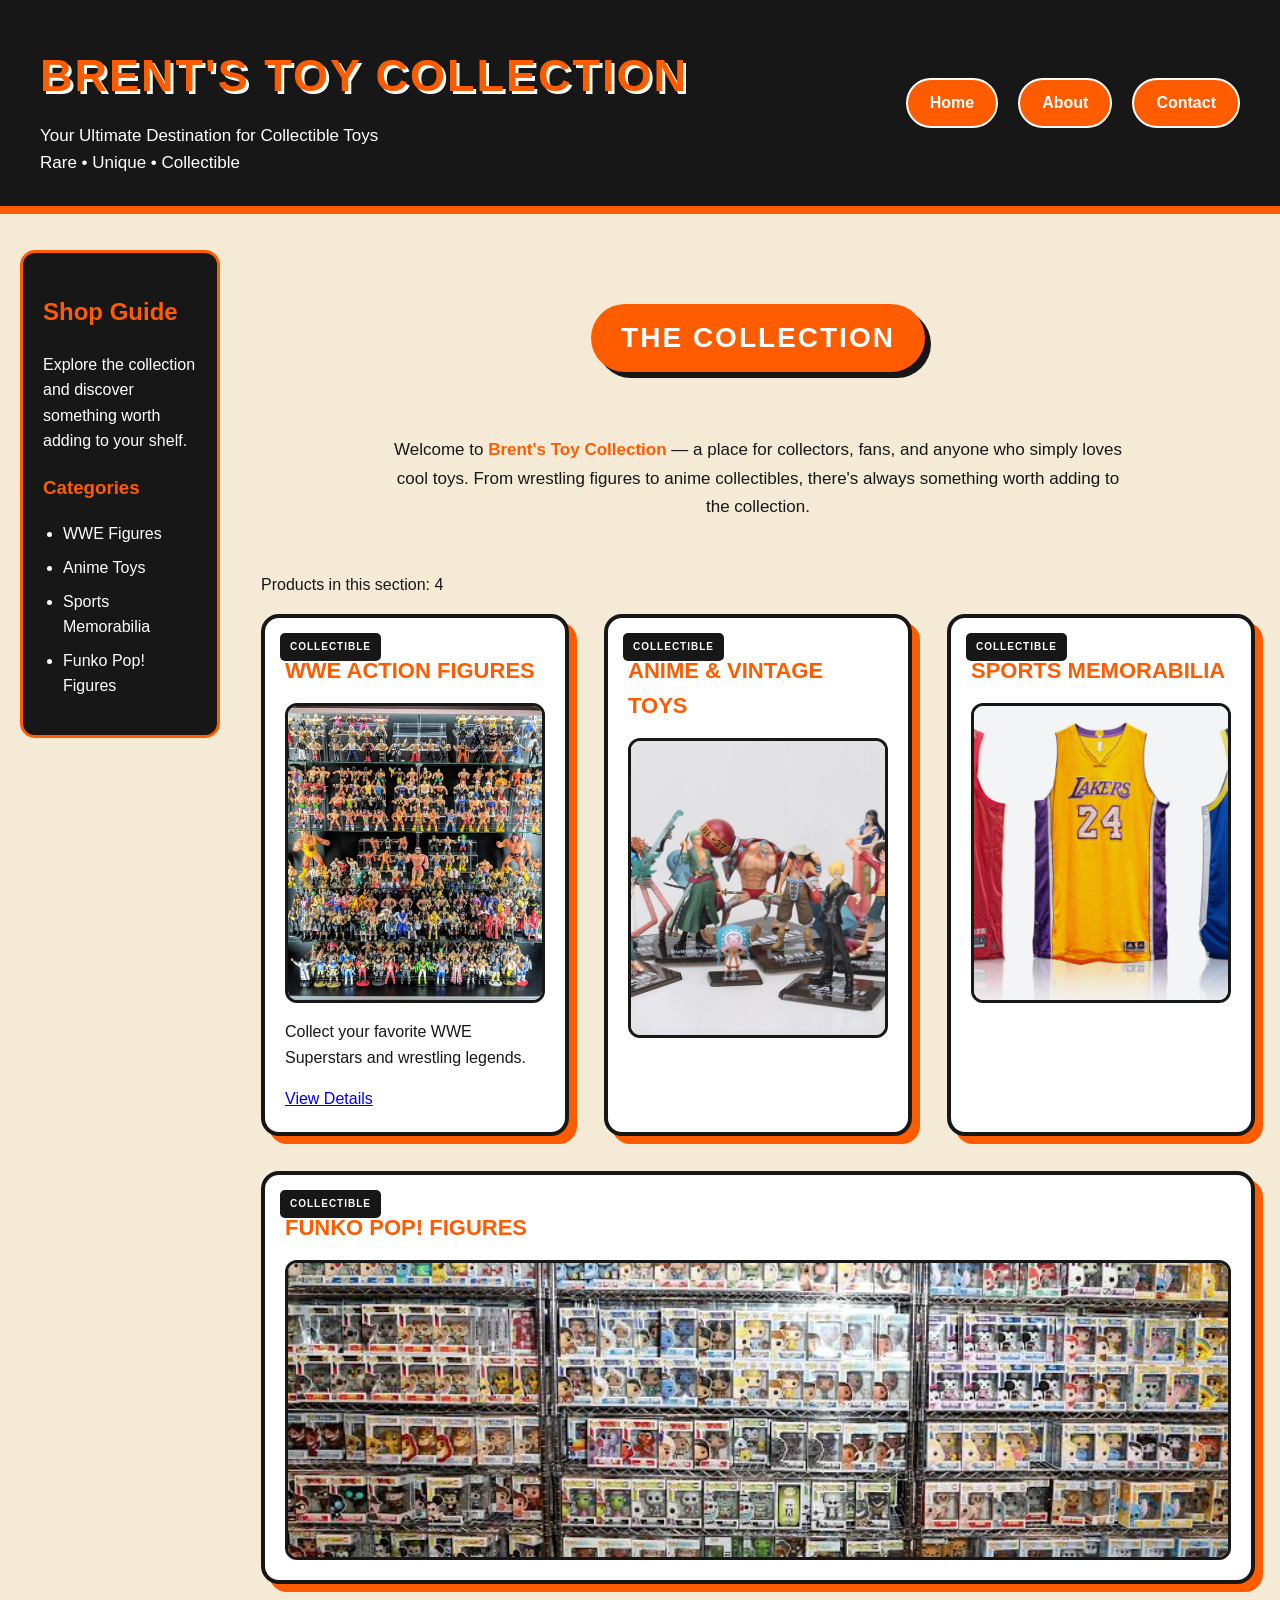
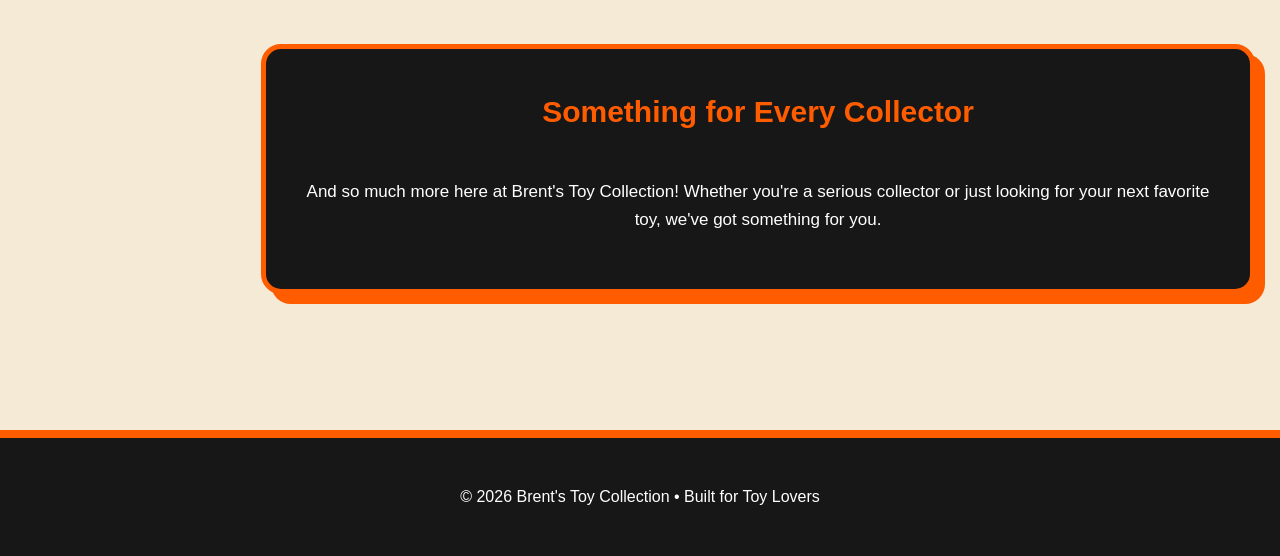
==== commit 264c3002: "Added JavaScript" ====
--- a/index.html
+++ b/index.html
@@ -11,12 +11,11 @@
     <link rel="stylesheet" href="style.css">
 </head>
 
-
 <body>
     <!--HEADER-->
     <header class="site-header">
         <div class="header-brand">
-            <h1>Brent's Toy Collection</h1>
+            <h1 id="shop-name">Brent's Toy Collection</h1>
             <p>
                  Your Ultimate Destination for Collectible Toys
             <br>
@@ -68,12 +67,16 @@
             something worth adding to the collection.
         </p>
 
+        <p>
+            Products in this section:
+            <span id="product-count">0</span>
+        </p>
 
         <!-- TOY GRID FOR COLLECTIBLES -->
-        <section class="toy-grid">
+        <section class="toy-grid ">
 
             <!-- WWE -->
-            <div class="toy-card">
+            <div class="toy-card product-card">
                 <h3>WWE Action Figures</h3>
                 <img src="wweactionfigures.jpg"
                 alt="WWE action figures">
@@ -90,21 +93,21 @@
             </div>
 
             <!-- ANIME -->
-            <div class="toy-card">
+            <div class="toy-card product-card">
                 <h3>Anime & Vintage Toys</h3>
                 <img src="animecartoontoys.jpg"
                      alt="Anime, cartoon and vintage toys">
             </div>
 
             <!-- SPORTS -->
-            <div class="toy-card">
+            <div class="toy-card product-card">
                 <h3>Sports Memorabilia</h3>
                 <img src="sportsmemorabilia.png"
                      alt="Sports memorabilia">
             </div>
 
             <!-- FUNKO POP FIGURES -->
-            <div class="toy-card">
+            <div class="toy-card product-card">
                 <h3>Funko Pop! Figures</h3>
                 <img src="funkopopfigures.jpg"
                      alt="Funko Pop figures">
@@ -126,10 +129,11 @@
 
     <!--FOOTER-->
     <footer>
-        <p>
-            © 2026 <span>Brent's Toy Collection</span>
-            • Built for Toy Lovers
+        <p id="copyright">
+            © 2026 Brent's Toy Collection • Built for Toy Lovers
         </p>
     </footer>
+
+    <script src="script.js"></script>
 </body>
 </html>
--- a/style.css
+++ b/style.css
@@ -29,14 +29,22 @@
     color: var(--dark-ink);
     line-height: 1.6;
 
-    /* SEKELETON*/
+    /* MOBILE FIRST */
     display: grid;
-    grid-template-columns: 220px 1fr;
+    grid-template-columns: 1fr;
     grid-template-areas:
-        "masthead masthead"
-        "side     main"
-        "foot     foot";
+        "masthead"
+        "main"
+        "side"
+        "foot";
     gap: 16px;
+    overflow-x: hidden;
+}
+
+/* Prevent images from overflowing on mobile */
+img {
+    max-width: 100%;
+    height: auto;
 }
 
 /* PAGE REGIONS */
@@ -49,6 +57,7 @@
 }
 main {
     grid-area: main;
+    min-width: 0;
 }
 footer {
     grid-area: foot;
@@ -58,11 +67,12 @@
 
 .site-header {
     display: flex;
+    flex-direction: column;
     justify-content: space-between;
     align-items: center;
     background-color: var(--dark-ink);
     color: var(--white);
-    padding: 30px 40px;
+    padding: 25px 20px;
     border-bottom: 8px solid var(--brand);
     position: relative;
     overflow: hidden;
@@ -79,7 +89,7 @@
     border: 3px solid var(--brand-orange);
     border-radius: 15px;
     align-self: start;
-    margin: 20px 0 20px 20px;
+    margin: 20px;
 }
 .shop-sidebar h2,
 .shop-sidebar h3 {
@@ -95,11 +105,11 @@
 /* SHOP NAME */
 
 .header-brand {
-    text-align: left;
+    text-align: center;
 }
 .site-header h1 {
     color: var(--brand);
-    font-size: 45px;
+    font-size: 38px;
     margin: 10px 0;
     text-transform: uppercase;
     letter-spacing: 2px;
@@ -117,7 +127,7 @@
         0 0 25px var(--brand);
 }
 .site-header p {
-    font-size: 17px;
+    font-size: 15px;
     color: var(--white);
     margin: 0;
 }
@@ -125,11 +135,13 @@
 /* NAVIGATION */
 
 .site-header nav {
-    margin-top: 0;
+    margin-top: 20px;
 }
 .site-header nav ul {
     display: flex;
-    gap: 20px;
+    flex-wrap: wrap;
+    justify-content: center;
+    gap: 10px;
     list-style: none;
     padding: 0;
     margin: 0;
@@ -139,7 +151,7 @@
     background-color: var(--brand);
     color: var(--white);
     text-decoration: none;
-    padding: 10px 22px;
+    padding: 9px 16px;
     border-radius: 25px;
     border: 2px solid var(--white);
     font-weight: bold;
@@ -159,9 +171,10 @@
 
 main {
     grid-area: main;
+    width: 100%;
     max-width: 1100px;
-    margin: 50px auto;
-    padding: 0 25px;
+    margin: 30px auto;
+    padding: 0 15px;
 }
 
 /* HOME PAGE / INDEX */
@@ -198,7 +211,8 @@
 }
 .section-title h2:hover {
     transform: translateY(-5px);
-    box-shadow: 8px 10px 0 var(--dark-ink);
+    box-shadow:
+        8px 10px 0 var(--dark-ink);
 }
 
 /* TOY GRID */
@@ -209,14 +223,15 @@
     gap: 35px;
 }
 .toy-card {
-    flex: 1 1 350px;
+    flex: 1 1 280px;
 }
 
 /* PRODUCT GRID */
 
 .product-grid {
-    display: flex;
-    flex-wrap: wrap;
+    display: grid;
+    grid-template-columns:
+        repeat(auto-fit, minmax(180px, 1fr));
     gap: 24px;
 }
 
@@ -231,12 +246,7 @@
     box-shadow: 8px 8px 0 var(--brand);
     transition: 0.35s;
     position: relative;
-}
-
-/* REQUIRED FLEXBOX SIZE */
-
-.product-card {
-    flex: 1 1 240px;
+    min-width: 0;
 }
 
 /* CARD HOVER */
@@ -305,7 +315,6 @@
         0 0 10px var(--brand-orange),
         0 0 20px rgba(var(--brand-orange-rgb), 0.5);
 }
-
 
 /* BOTTOM MESSAGE */
 
@@ -337,10 +346,11 @@
 
 .about-card {
     display: flex;
+    flex-direction: column;
     align-items: center;
-    gap: 45px;
+    gap: 30px;
     background-color: var(--white);
-    padding: 35px;
+    padding: 25px;
     border: 4px solid var(--dark-ink);
     border-radius: 20px;
     box-shadow: 10px 10px 0 var(--brand-orange);
@@ -356,7 +366,7 @@
 
 .profile {
     text-align: center;
-    width: 350px;
+    width: 100%;
     flex-shrink: 0;
 }
 .profile h2 {
@@ -374,7 +384,8 @@
     transform: scale(1.05);
 }
 .profile img {
-    width: 300px;
+    width: 100%;
+    max-width: 300px;
     height: 300px;
     object-fit: cover;
     border: 5px solid var(--dark-ink);
@@ -392,9 +403,12 @@
 /* RIGHT SIDE */
 
 .information {
+    width: 100%;
     flex: 1;
-    border-left: 5px solid var(--brand-orange);
-    padding-left: 30px;
+    border-left: none;
+    border-top: 5px solid var(--brand-orange);
+    padding-left: 0;
+    padding-top: 25px;
 }
 .information h2 {
     font-size: 30px;
@@ -419,7 +433,7 @@
 
 .contact-card {
     background-color: var(--white);
-    padding: 40px;
+    padding: 25px;
     border-radius: 20px;
     border: 4px solid var(--dark-ink);
     box-shadow: 10px 10px 0 var(--brand-orange);
@@ -433,7 +447,7 @@
 .contact-card h2 {
     color: var(--brand-orange);
     text-align: center;
-    font-size: 34px;
+    font-size: 30px;
     text-transform: uppercase;
     margin-top: 0;
     transition: 0.3s;
@@ -454,7 +468,7 @@
 fieldset {
     border: 2px solid var(--dark-ink);
     border-radius: 14px;
-    padding: 25px;
+    padding: 20px;
     margin-bottom: 25px;
     background-color: var(--white);
 }
@@ -516,7 +530,7 @@
 
 .contact-grid {
     display: grid;
-    grid-template-columns: repeat(3, 1fr);
+    grid-template-columns: 1fr;
     gap: 15px;
 }
 
@@ -572,19 +586,23 @@
     font-size: 16px;
     font-weight: bold;
     cursor: pointer;
-    transition: transform 0.2s ease, box-shadow 0.2s ease;
+    transition:
+        transform 0.2s ease,
+        box-shadow 0.2s ease;
 }
 button:hover,
 input[type="submit"]:hover {
     transform: translateY(-2px);
-    box-shadow: 4px 4px 0 var(--dark-ink);
+    box-shadow:
+        4px 4px 0 var(--dark-ink);
 }
 
 /* WWE ACTION FIGURES PRODUCT PAGE */
 
 .product-page {
+    width: 100%;
     background-color: var(--white);
-    padding: 40px;
+    padding: 25px;
     border-radius: 20px;
     border: 4px solid var(--dark-ink);
     box-shadow: 10px 10px 0 var(--brand-orange);
@@ -601,7 +619,7 @@
 .product-page h2 {
     color: var(--brand-orange);
     text-align: center;
-    font-size: 38px;
+    font-size: 32px;
     text-transform: uppercase;
     margin-top: 0;
     transition: 0.3s;
@@ -624,7 +642,8 @@
 .product-image img {
     width: 700px;
     max-width: 100%;
-    height: 450px;
+    height: auto;
+    max-height: 450px;
     object-fit: cover;
     border: 5px solid var(--dark-ink);
     border-radius: 15px;
@@ -654,6 +673,7 @@
 
 .specifications {
     margin-top: 30px;
+    width: 100%;
     max-width: 500px;
     margin-left: auto;
     margin-right: auto;
@@ -702,7 +722,7 @@
 
 .figure-grid {
     display: grid;
-    grid-template-columns: repeat(3, 1fr);
+    grid-template-columns: 1fr;
     gap: 25px;
     margin-top: 20px;
 }
@@ -716,7 +736,8 @@
     padding: 15px;
     text-align: center;
     transition: 0.4s;
-    box-shadow: 5px 5px 0 var(--brand-orange);
+    box-shadow:
+        5px 5px 0 var(--brand-orange);
 }
 .figure-card:hover {
     transform: translateY(-8px) scale(1.03);
@@ -821,6 +842,7 @@
 
 .order-form {
     text-align: left;
+    width: 100%;
     max-width: 700px;
     margin: auto;
 }
@@ -830,9 +852,10 @@
 .order-form fieldset {
     border: 3px solid var(--dark-ink);
     border-radius: 15px;
-    padding: 25px;
+    padding: 20px;
     margin-bottom: 25px;
     background-color: var(--light-cream);
+    min-width: 0;
 }
 .order-form legend {
     background-color: var(--dark-ink);
@@ -872,6 +895,7 @@
         0 0 5px var(--brand),
         0 0 12px rgba(var(--brand-orange-rgb), 0.4);
 }
+
 
 /* RADIO BUTTONS */
 
@@ -953,6 +977,7 @@
 /* FOOTER */
 
 footer {
+    grid-area: foot;
     margin-top: 70px;
     background-color: var(--dark-ink);
     color: var(--white);
@@ -963,4 +988,98 @@
 footer span {
     color: var(--brand-orange);
     font-weight: bold;
+}
+
+/* TABLET AND DESKTOP MOBILE-FIRST ENHANCEMENT */
+
+@media (min-width: 700px) {
+
+    /* PAGE LAYOUT */
+
+    body {
+        grid-template-columns: 220px 1fr;
+        grid-template-areas:
+            "masthead masthead"
+            "side     main"
+            "foot     foot";
+    }
+
+    /* HEADER */
+
+    .site-header {
+        flex-direction: row;
+        padding: 30px 40px;
+    }
+    .header-brand {
+        text-align: left;
+    }
+    .site-header h1 {
+        font-size: 45px;
+    }
+    .site-header p {
+        font-size: 17px;
+    }
+    .site-header nav {
+        margin-top: 0;
+    }
+    .site-header nav ul {
+        gap: 20px;
+    }
+    .site-header nav a {
+        padding: 10px 22px;
+    }
+
+    /* SIDEBAR */
+
+    .shop-sidebar {
+        margin: 20px 0 20px 20px;
+    }
+
+    /* MAIN */
+
+    main {
+        margin: 50px auto;
+        padding: 0 25px;
+    }
+
+    /* ABOUT PAGE */
+
+    .about-card {
+        flex-direction: row;
+        align-items: center;
+        gap: 45px;
+        padding: 35px;
+    }
+    .profile {
+        width: 350px;
+    }
+    .information {
+        border-left: 5px solid var(--brand-orange);
+        border-top: none;
+        padding-left: 30px;
+        padding-top: 0;
+    }
+
+    /* CONTACT */
+
+    .contact-card {
+        padding: 40px;
+    }
+    .contact-grid {
+        grid-template-columns: repeat(3, 1fr);
+    }
+
+    /* PRODUCT PAGE */
+
+    .product-page {
+        padding: 40px;
+    }
+    .product-page h2 {
+        font-size: 38px;
+    }
+
+    /* FIGURE GRID */
+    .figure-grid {
+        grid-template-columns: repeat(3, 1fr);
+    }
 }
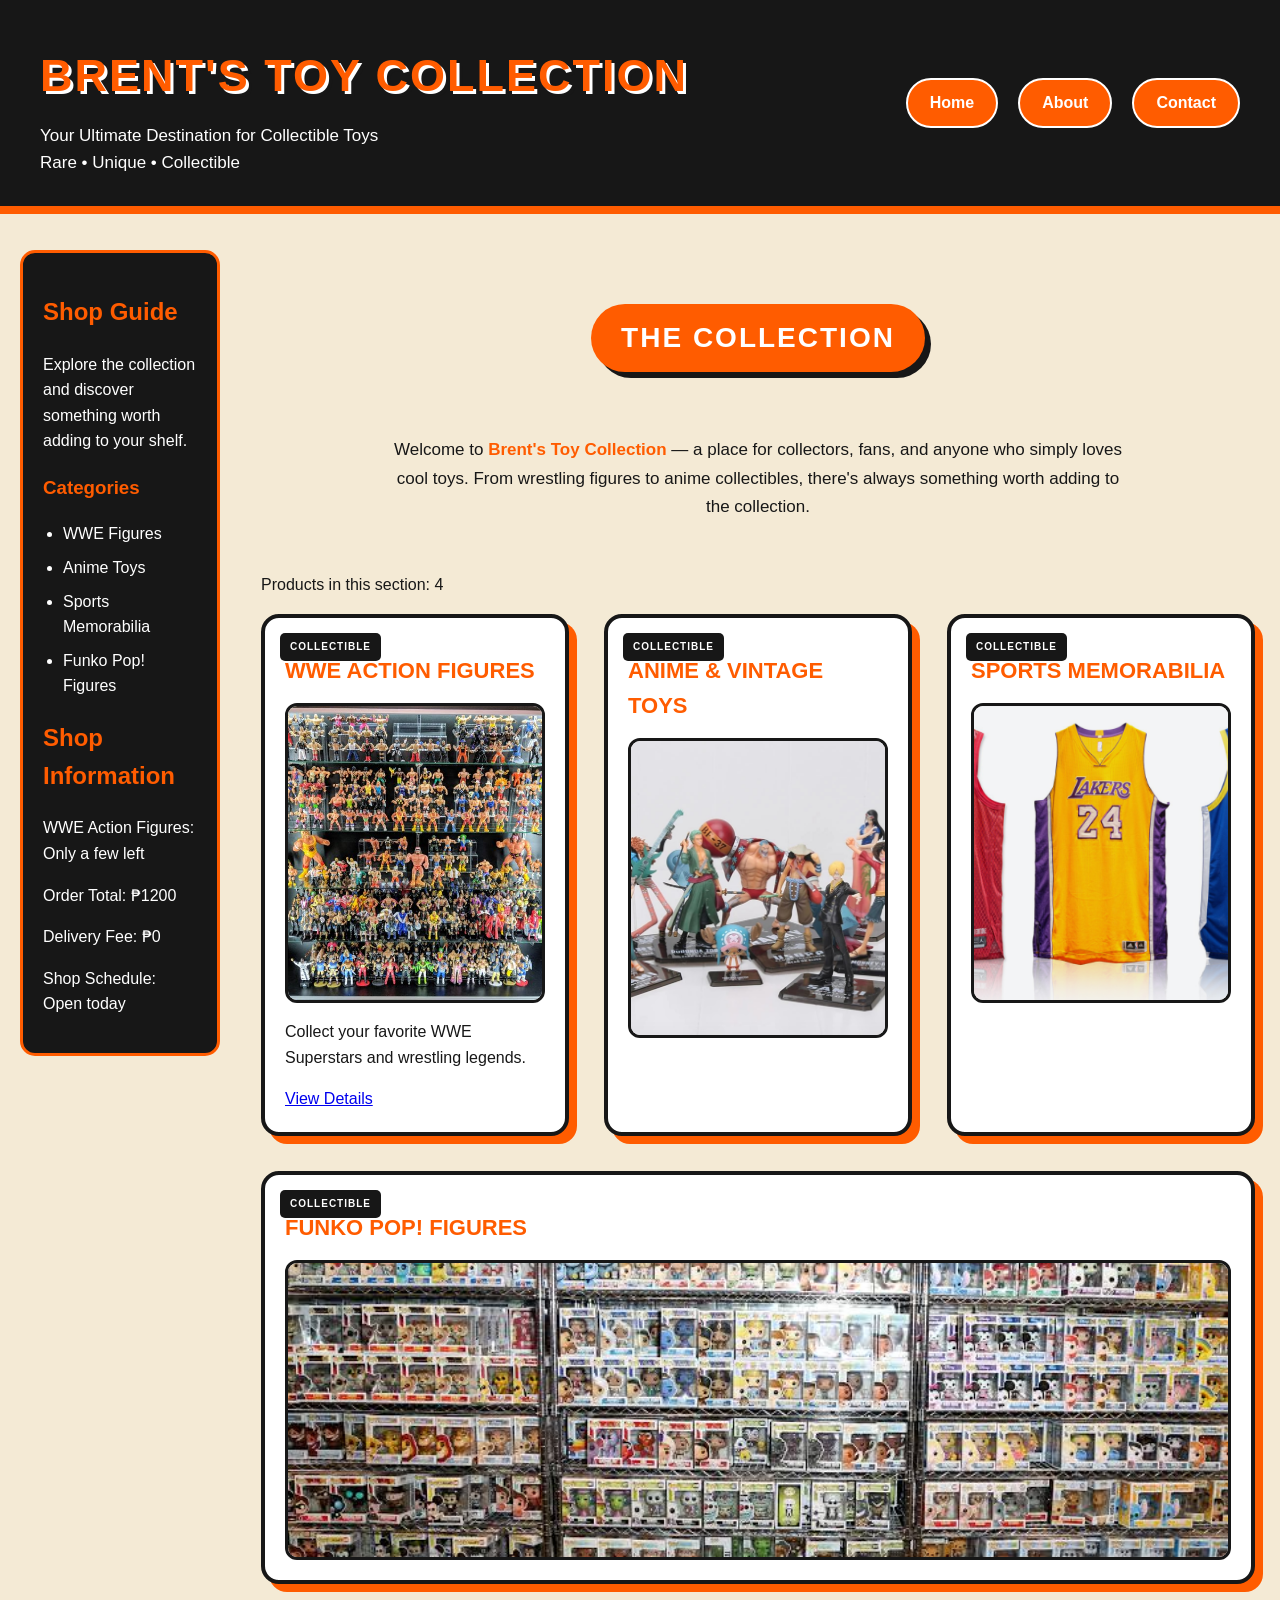
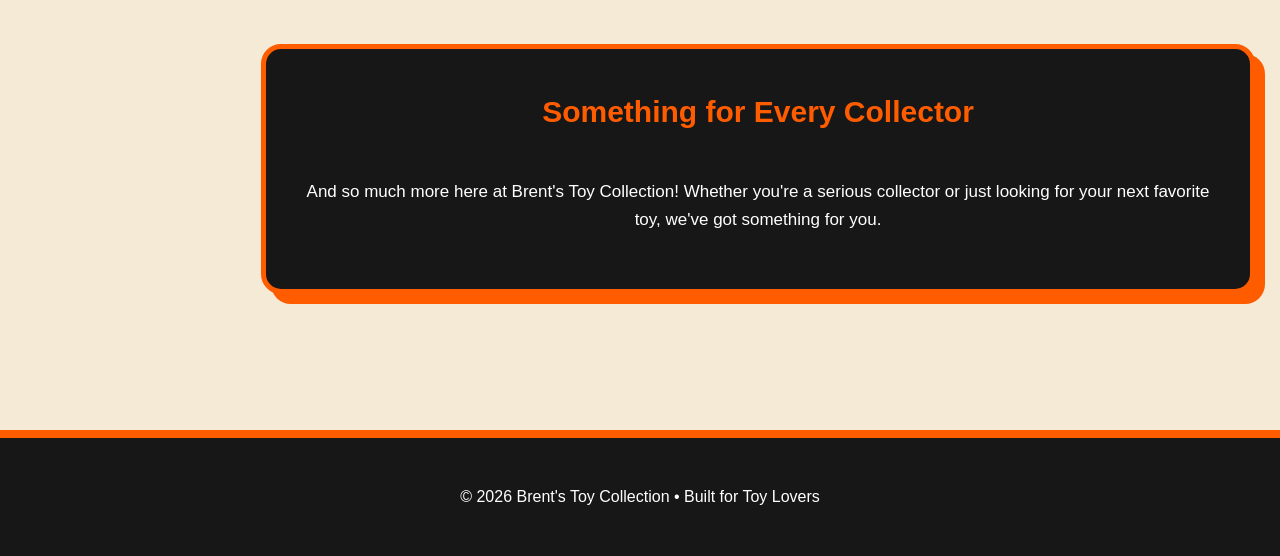
==== commit 981599cc: "Added Shop Info" ====
--- a/index.html
+++ b/index.html
@@ -52,6 +52,27 @@
             <li>Sports Memorabilia</li>
             <li>Funko Pop! Figures</li>
         </ul>
+
+        <!-- SHOP DECISIONS NGANI -->
+        <section class="shop-decisions">
+            <h2>Shop Information</h2>
+            <p>
+                WWE Action Figures:
+                <span id="stock-status"></span>
+            </p>
+            <p>
+                Order Total:
+                ₱<span id="final-total">0</span>
+            </p>
+            <p>
+                Delivery Fee:
+                ₱<span id="delivery-fee">0</span>
+            </p>
+            <p>
+                Shop Schedule:
+                <span id="shop-status"></span>
+            </p>
+        </section>
     </aside>
 
     <!--MAIN-->
@@ -71,6 +92,7 @@
             Products in this section:
             <span id="product-count">0</span>
         </p>
+
 
         <!-- TOY GRID FOR COLLECTIBLES -->
         <section class="toy-grid ">
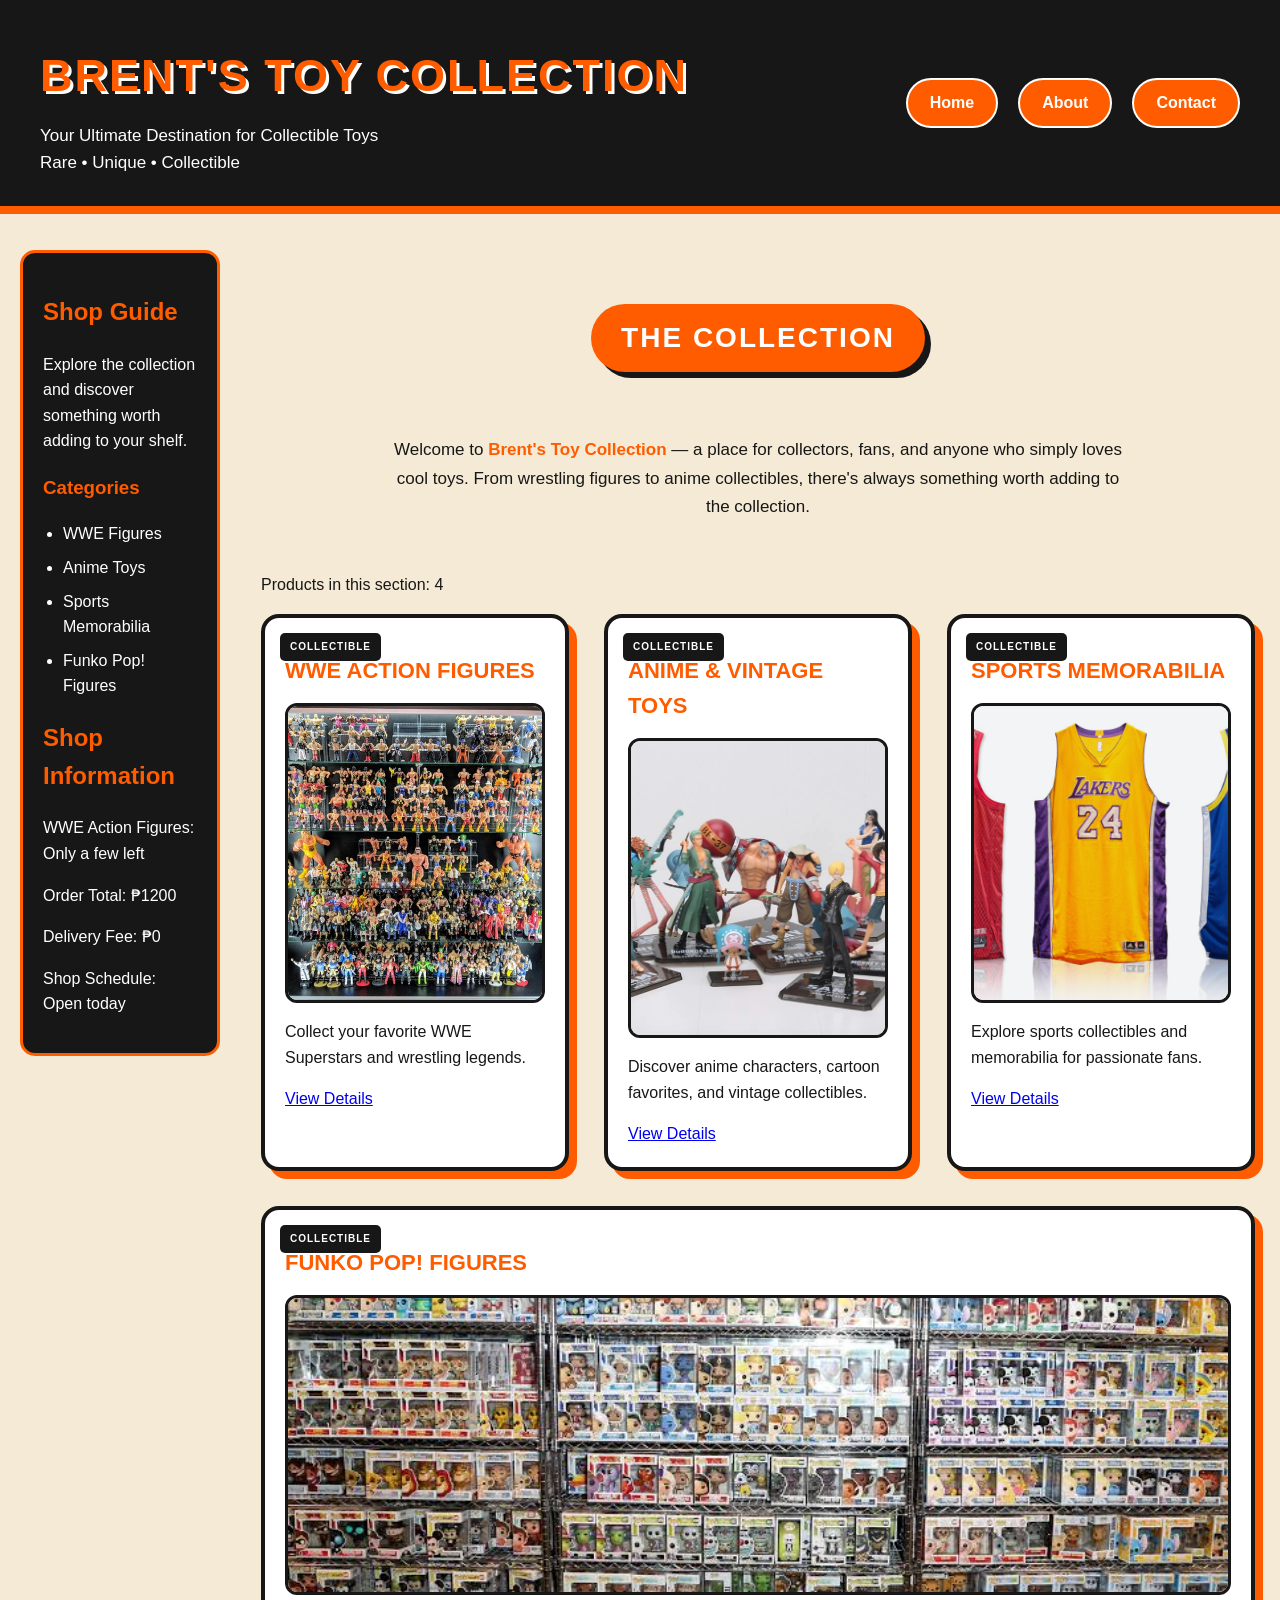
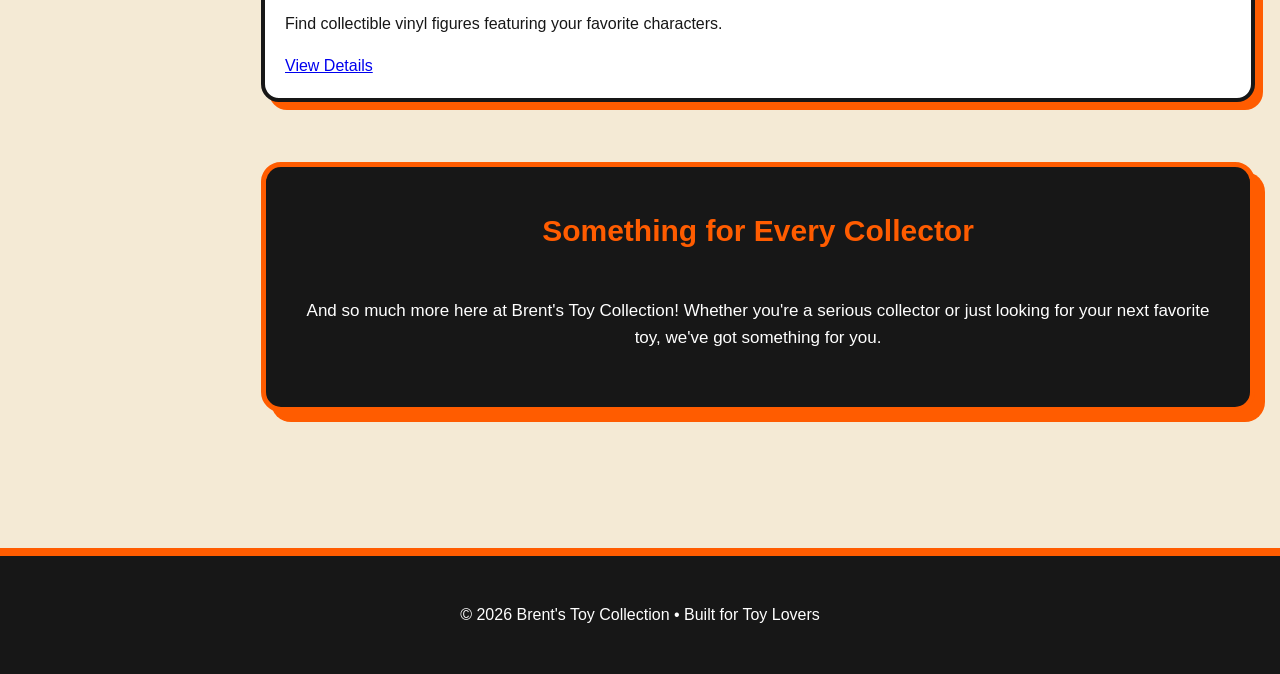
==== commit 55bdbe9a: "Added Every Category" ====
--- a/index.html
+++ b/index.html
@@ -119,6 +119,15 @@
                 <h3>Anime & Vintage Toys</h3>
                 <img src="animecartoontoys.jpg"
                      alt="Anime, cartoon and vintage toys">
+
+                <p>
+                    Discover anime characters, cartoon favorites,
+                    and vintage collectibles.
+                </p>
+
+                <a href="products/anime-toys.html">
+                    View Details
+                </a>
             </div>
 
             <!-- SPORTS -->
@@ -126,6 +135,15 @@
                 <h3>Sports Memorabilia</h3>
                 <img src="sportsmemorabilia.png"
                      alt="Sports memorabilia">
+
+                <p>
+                    Explore sports collectibles and memorabilia
+                    for passionate fans.
+                </p>
+
+                <a href="products/sports-memorabilia.html">
+                    View Details
+                </a>
             </div>
 
             <!-- FUNKO POP FIGURES -->
@@ -133,6 +151,15 @@
                 <h3>Funko Pop! Figures</h3>
                 <img src="funkopopfigures.jpg"
                      alt="Funko Pop figures">
+
+                <p>
+                    Find collectible vinyl figures featuring
+                    your favorite characters.
+                </p>
+
+                <a href="products/funko-pop-figures.html">
+                    View Details
+                </a>
             </div>
 
         </section>
